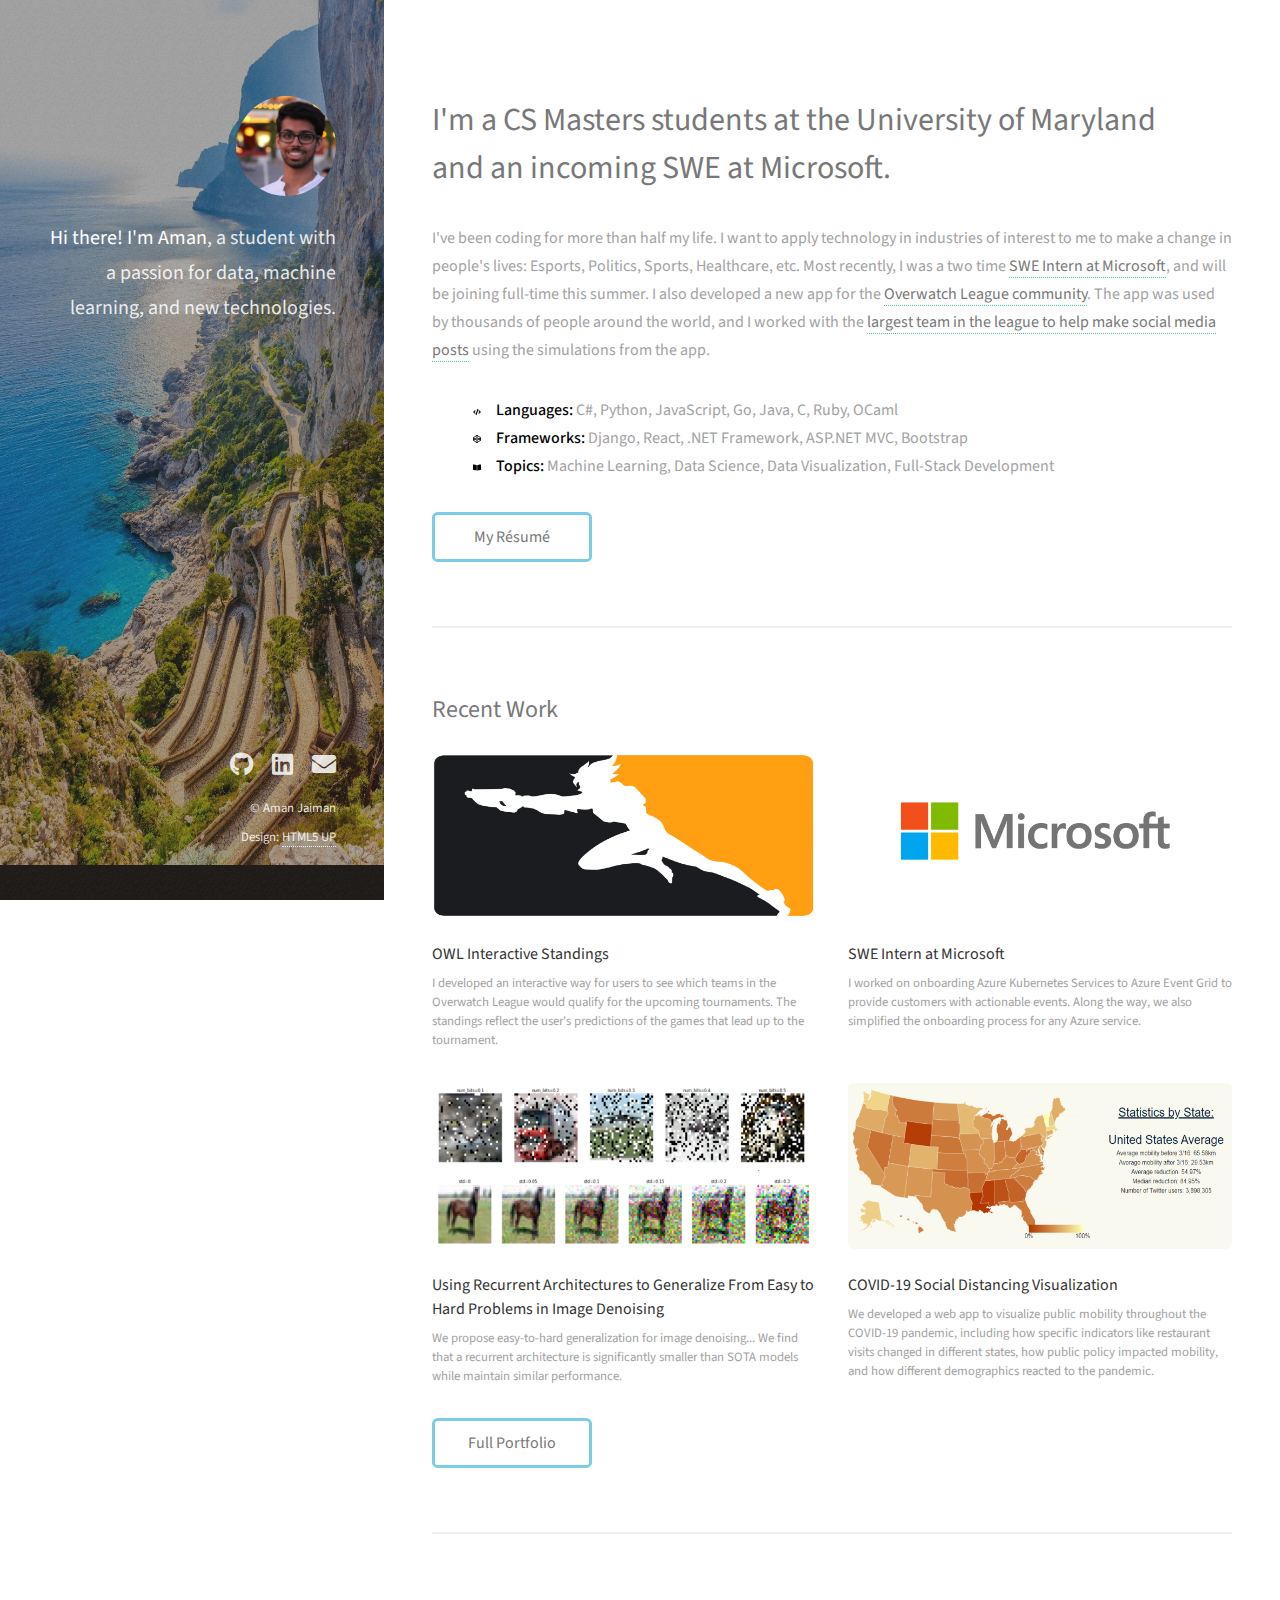
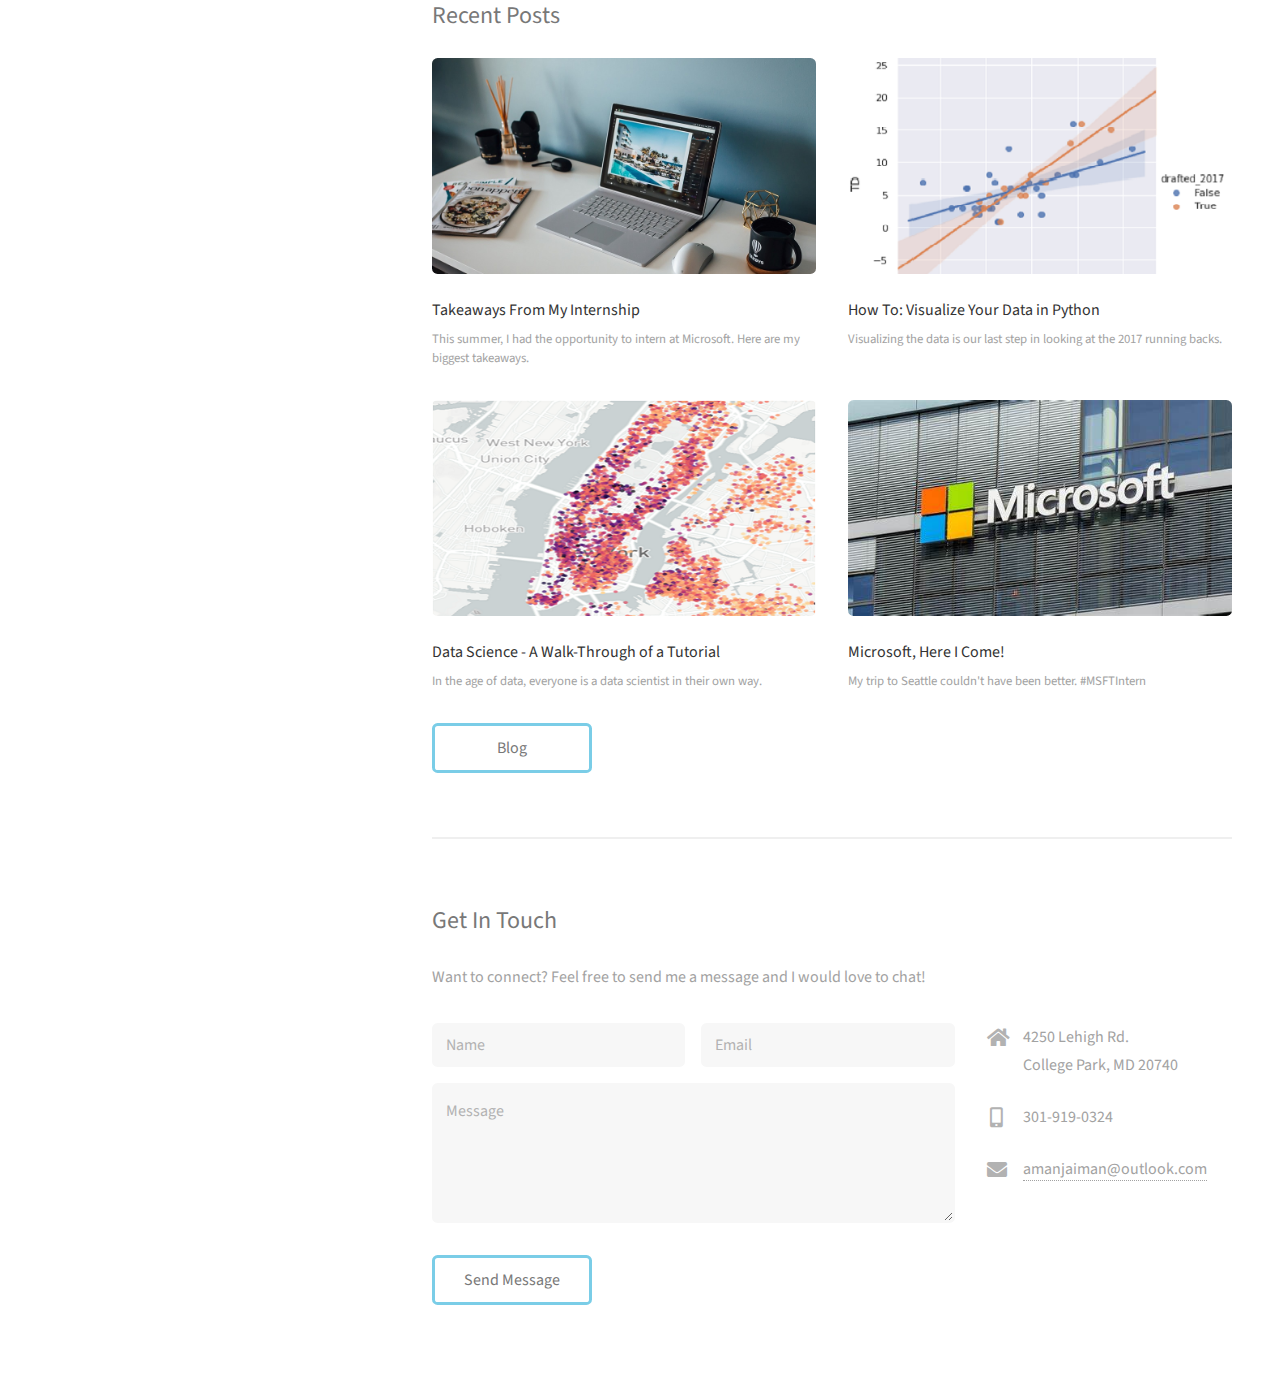
==== index.html @ f8b4fe9f "fall21 updates" ====
<!DOCTYPE HTML>
<!--
	Strata by HTML5 UP
	html5up.net | @ajlkn
	Free for personal and commercial use under the CCA 3.0 license (html5up.net/license)
-->
<html>
	<head>
		<title>Aman Jaiman</title>
		<meta charset="utf-8" />
		<meta name="viewport" content="width=device-width, initial-scale=1, user-scalable=no" />
		<link rel="stylesheet" href="assets/css/main.css" />
	</head>
	<body class="is-preload">

		<!-- Header -->
			<header id="header">
				<div class="inner">
					<a href="#" class="image avatar"><img src="images/avatar.jpg" alt="" /></a>
					<h1><strong>Hi there! I'm Aman</strong>, a student with a passion<br />
					for data, machine learning, and<br />
					new technologies<a href="#"></a>.</h1>
				</div>
			</header>

		<!-- Main -->
			<div id="main">

				<!-- One -->
					<section id="one">
						<header class="major">
							<h2>I'm a CS Masters students at the University of Maryland<br />
							and an incoming SWE at Microsoft.</h2>
						</header>
						<!--<p>I have been coding for 11 years and have always been interested in learning the latest (and flashiest) tech.
							In my free time, I'm always trying to develop new software or learn something new! </p>-->
						<p>I've been coding for more than half my life. I want to apply technology in industries of interest to me to make a change in people's lives:
							Esports, Politics, Sports, Healthcare, etc.
							Most recently, I was a two time <a href="https://www.linkedin.com/pulse/takeaways-from-my-internship-aman-jaiman/"><b>SWE Intern at Microsoft</b></a>, and will be joining full-time this summer.
							I also developed a new app for the <a href="https://www.owlstandings.com"><b>Overwatch League community</b></a>. The app was used by thousands of people around the world,
							and I worked with the <a href="https://twitter.com/SFShock/status/1413221820912705536"><b>largest team in the league to help make social media posts</b></a> using the simulations from the app.
						</p>
						<div id="skills">
							<ul>
								<li style="list-style-image:url('assets/icons/code-solid.svg');">
									<b style="font-weight: 500; color: black;">Languages:</b>
									C#, Python, JavaScript, Go, Java, C, Ruby, OCaml
								</li>
								<li style="list-style-image:url('assets/icons/codepen-brands.svg');">
									<b style="font-weight: 500; color: black;">Frameworks:</b>
									Django, React, .NET Framework, ASP.NET MVC, Bootstrap
								</li>
								<li style="list-style-image:url('assets/icons/book-open-solid.svg');">
									<b style="font-weight: 500; color: black;">Topics:</b>
									Machine Learning, Data Science, Data Visualization, Full-Stack Development
								</li>
							</ul>
						</div>
						<ul class="actions">
							<li><a href="assets\files\resume.pdf" target="_blank" class="button" download>My Résumé</a></li>
						</ul>
					</section>

				<!-- Two -->
					<section id="two">
						<h2>Recent Work</h2>
						<div class="row">
							<article class="col-6 col-12-xsmall work-item">
								<a href="https://www.owlstandings.com"><img class="image fit" src="images/thumbs/owl.png" alt="" /></a>
								<a href="https://www.owlstandings.com">
									<h3 class="hover">OWL Interactive Standings</h3>
								</a>
								<p>I developed an interactive way for users to see which teams in the Overwatch League would qualify for the upcoming tournaments. The standings reflect the user's predictions of the games that lead up to the tournament.</p>
							</article>
							<article class="col-6 col-12-xsmall work-item">
								<a href="assets\files\onboarding-aks-eg.pdf"><img class="image fit"
										src="images/thumbs/msft.png" alt="" /></a>
								<a href="assets\files\onboarding-aks-eg.pdf">
									<h3 class="hover">SWE Intern at Microsoft</h3>
								</a>
								<p>I worked on onboarding Azure Kubernetes Services to Azure Event Grid to provide customers with actionable events. Along the way, we also simplified the onboarding process for any Azure service.</p>
							</article>
							<article class="col-6 col-12-xsmall work-item">
								<a href="assets\files\easytohard.pdf"><img class="image fit"
										src="images/thumbs/easytohard.png" alt="" /></a>
								<a href="assets\files\easytohard.pdf">
									<h3 class="hover">Using Recurrent Architectures to Generalize From Easy to Hard Problems in
										Image Denoising</h3>
								</a>
								<p>We propose easy-to-hard generalization for image denoising... We find that a recurrent architecture is significantly smaller than SOTA models while maintain similar performance.</p>
							</article>
							<article class="col-6 col-12-xsmall work-item">
								<a href="https://paihengxu.github.io/covid19_social_distancing_visualization/index.html"><img class="image fit"
										src="images/thumbs/covid19.png" alt="" /></a>
								<a href="https://paihengxu.github.io/covid19_social_distancing_visualization/index.html">
									<h3 class="hover">COVID-19 Social Distancing Visualization</h3>
								</a>
								<p>We developed a web app to visualize public mobility throughout the COVID-19 pandemic, including how specific indicators like restaurant visits changed in different states, how public policy impacted mobility, and how different demographics reacted to the pandemic.</p>
							</article>
							<!--<article class="col-6 col-12-xsmall work-item">
								<a href="assets\files\gans.pdf"><img class="image fit"
										src="images/thumbs/ssbu_gan.PNG" alt="" /></a>
								<a href="assets\files\gans.pdf">
									<h3 class="hover">Generative Adversarial Networks and Their Applications</h3>
								</a>
								<p>We review the basic theory of generative adversarial networks (GANs), and then implement our own GAN on "standard" datasets, as well as on <a href="https://www.ssbwiki.com/Spirit">Smash Spirits</a>. (CMSC498L)</p>
							</article>
							<article class="col-6 col-12-xsmall work-item">
								<a href="https://amanjaiman.github.io/nyc-airbnb-data/"><img class="image fit" src="images/thumbs/airbnb_newyork.jpg" 			alt="" /></a>
								<a href="https://amanjaiman.github.io/nyc-airbnb-data/">
									<h3 class="hover">EDA of Airbnbs in New York City</h3></a>
								<p>We look at Airbnbs in NYC and try to see if we can predict price. The format of this project was a tutorial, to teach readers how to do EDA and some basic regression. (CMSC320)</p>
							</article>-->
							<!--<article class="col-6 col-12-xsmall work-item">
								<a href="https://github.com/amanjaiman/tweetsinspace"><img class="image fit" src="images/thumbs/tweet_map.png"
										alt="" /></a>
								<a href="https://github.com/amanjaiman/tweetsinspace">
									<h3 class="hover">tweetsin.space</h3>
								</a>
								<p>Twitter data is one of the most used data sources in data science. We track tweets about certain events, and display different visuals to analyze that data. (HackUMBC Project)</p>
							</article>-->
							<!--<article class="col-6 col-12-xsmall work-item">
								<a href="https://www.nuget.org/packages/EVERFI/"><img class="image fit" src="images/thumbs/everfi.png"
										alt="" /></a>
								<a href="https://www.nuget.org/packages/EVERFI/">
									<h3 class="hover">Foundry SDK for EVERFI</h3>
								</a>
								<p>At one of my Summer 2019 internships, I worked to develop a C# SDK to integrate <a href="https://everfi.com/">EVERFI's</a> API in the .NET Environment.</p>
							</article>
							<article class="col-6 col-12-xsmall work-item">
								<a href="https://github.com/amanjaiman/DocumentSearch"><img class="image fit" src="images/thumbs/ais.png"
										alt="" /></a>
								<a href="https://github.com/amanjaiman/DocumentSearch">
									<h3 class="hover">Applied Information Sciences</h3>
								</a>
								<p>During my Summer 2019 internship at <a href="https://appliedis.com/">AIS</a>, I built demos for government agencies displaying the power of ML and Microsoft Cognitive Services</p>
							</article>-->
						</div>
						<ul class="actions">
							<li><a href="https://www.github.com/amanjaiman" class="button">Full Portfolio</a></li>
						</ul>
					</section>

				<!-- Three -->
					<section id="three">
						<h2>Recent Posts</h2>
						<div class="row">
							<article class="col-6 col-12-xsmall work-item">
								<a href="https://www.linkedin.com/pulse/takeaways-from-my-internship-aman-jaiman/"><img
										class="image fit" src="images/thumbs/takeaways.jpg" alt="" /></a>
								<a href="https://www.linkedin.com/pulse/takeaways-from-my-internship-aman-jaiman/">
									<h3 class="hover">Takeaways From My Internship</h3>
								</a>
								<p>This summer, I had the opportunity to intern at Microsoft. Here are my biggest takeaways.</p>
							</article>
							<article class="col-6 col-12-xsmall work-item">
								<a href="https://medium.com/analytics-vidhya/how-to-visualize-your-data-in-python-a1dc46ad1f8d"><img
										class="image fit" src="images/thumbs/visualizing.PNG" alt="" /></a>
								<a href="https://medium.com/analytics-vidhya/how-to-visualize-your-data-in-python-a1dc46ad1f8d">
									<h3 class="hover">How To: Visualize Your Data in Python</h3>
								</a>
								<p>Visualizing the data is our last step in looking at the 2017 running backs.</p>
							</article>
							<!--<article class="col-6 col-12-xsmall work-item">
								<a href="https://medium.com/analytics-vidhya/how-to-manipulate-dataframes-in-pandas-31375623d859"><img
										class="image fit" src="images/thumbs/rbdf.PNG" alt="" /></a>
								<a href="https://medium.com/analytics-vidhya/how-to-manipulate-dataframes-in-pandas-31375623d859">
									<h3 class="hover">How To: Manipulate DataFrames in Pandas</h3>
								</a>
								<p>Were the 2017 running backs really that good? First, we have to clean up our data!</p>
							</article>-->
							<!--<article class="col-6 col-12-xsmall work-item">
								<a href="https://medium.com/analytics-vidhya/how-to-querying-the-internet-for-data-part-1-5385f3961b52"><img
										class="image fit" src="images/thumbs/rbdf.PNG" alt="" /></a>
								<a href="https://medium.com/analytics-vidhya/how-to-querying-the-internet-for-data-part-1-5385f3961b52">
									<h3 class="hover">How To: Scrape the Internet for Data using Python</h3>
								</a>
								<p>Let's learn how to scrape the web by looking at the 2017 NFL Draft.</p>
							</article>-->
							<article class="col-6 col-12-xsmall work-item">
								<a href="https://medium.com/@amanjaiman/data-science-a-walk-through-of-a-tutorial-b8eb31fd407c"><img class="image fit"
										src="images/thumbs/manhattan.PNG" alt="" /></a>
								<a href="https://medium.com/@amanjaiman/data-science-a-walk-through-of-a-tutorial-b8eb31fd407c">
									<h3 class="hover">Data Science - A Walk-Through of a Tutorial</h3>
								</a>
								<p>In the age of data, everyone is a data scientist in their own way.</p>
							</article>
							<article class="col-6 col-12-xsmall work-item">
								<a href="https://medium.com/@amanjaiman/a-trip-to-seattle-i-will-never-forget-93a2580a7fee"><img class="image fit" src="images/thumbs/msft.jpg"
										alt="" /></a>
								<a href="https://medium.com/@amanjaiman/a-trip-to-seattle-i-will-never-forget-93a2580a7fee">
									<h3 class="hover">Microsoft, Here I Come!</h3>
								</a>
								<p>My trip to Seattle couldn't have been better. #MSFTIntern</p>
							</article>
						</div>
						<ul class="actions">
							<li><a href="https://medium.com/@amanjaiman" class="button">Blog</a></li>
						</ul>
					</section>

				<!-- Four -->
					<section id="four">
						<h2>Get In Touch</h2>
						<p>Want to connect? Feel free to send me a message and I would love to chat!</p>
						<div class="row">
							<div class="col-8 col-12-small">
								<form method="post" action="#">
									<div class="row gtr-uniform gtr-50">
										<div class="col-6 col-12-xsmall"><input type="text" name="name" id="name" placeholder="Name" /></div>
										<div class="col-6 col-12-xsmall"><input type="email" name="email" id="email" placeholder="Email" /></div>
										<div class="col-12"><textarea name="message" id="message" placeholder="Message" rows="4"></textarea></div>
									</div>
								</form>
								<ul class="actions">
									<li><input type="submit" value="Send Message" /></li>
								</ul>
							</div>
							<div class="col-4 col-12-small">
								<ul class="labeled-icons">
									<li>
										<h3 class="icon solid fa-home"><span class="label">Address</span></h3>
										4250 Lehigh Rd.<br />
										College Park, MD 20740<br />
									</li>
									<li>
										<h3 class="icon solid fa-mobile-alt"><span class="label">Phone</span></h3>
										301-919-0324
									</li>
									<li>
										<h3 class="icon solid fa-envelope"><span class="label">Email</span></h3>
										<a href="#">amanjaiman@outlook.com</a>
									</li>
								</ul>
							</div>
						</div>
					</section>

			</div>

		<!-- Footer -->
			<footer id="footer">
				<div class="inner">
					<ul class="icons">
						<!--<li><a href="https://twitter.com/amanjaiman" class="icon brands fa-twitter"><span class="label">Twitter</span></a></li>-->
						<li><a href="https://github.com/amanjaiman" class="icon brands fa-github"><span class="label">Github</span></a></li>
						<li><a href="https://linkedin.com/in/amanjaiman/" class="icon brands fa-linkedin"><span class="label">LinkedIn</span></a></li>
						<li><a href="mailto:amanjaiman@outlook.com" class="icon solid fa-envelope"><span class="label">Email</span></a></li>
					</ul>
					<ul class="copyright">
						<li>&copy; Aman Jaiman</li><li>Design: <a href="http://html5up.net">HTML5 UP</a></li>
					</ul>
				</div>
			</footer>

		<!-- Scripts -->
			<script src="assets/js/jquery.min.js"></script>
			<script src="assets/js/jquery.poptrox.min.js"></script>
			<script src="assets/js/browser.min.js"></script>
			<script src="assets/js/breakpoints.min.js"></script>
			<script src="assets/js/util.js"></script>
			<script src="assets/js/main.js"></script>

	</body>
</html>
---- assets/css/main.css ----
@import url("fontawesome-all.min.css");
@import url("https://fonts.googleapis.com/css?family=Source+Sans+Pro:400,400italic");

/*
	Strata by HTML5 UP
	html5up.net | @ajlkn
	Free for personal and commercial use under the CCA 3.0 license (html5up.net/license)
*/

div#skills {
	margin: 0 auto;
	width: 90%;
}

/*
ul#skills li:nth-child(1) {list-style-image:url('assets/icons/code-solid.svg');}
ul#skills li:nth-child(2) {list-style-image:url('images/avatar.jpg');}
ul#skills li:nth-child(3) {list-style-image:url('image1.png');}
*/

h3.hover {
	color: #333333;
}
h3.hover:hover {
	color: #787878;
}

html, body, div, span, applet, object,
iframe, h1, h2, h3, h4, h5, h6, p, blockquote,
pre, a, abbr, acronym, address, big, cite,
code, del, dfn, em, img, ins, kbd, q, s, samp,
small, strike, strong, sub, sup, tt, var, b,
u, i, center, dl, dt, dd, ol, ul, li, fieldset,
form, label, legend, table, caption, tbody,
tfoot, thead, tr, th, td, article, aside,
canvas, details, embed, figure, figcaption,
footer, header, hgroup, menu, nav, output, ruby,
section, summary, time, mark, audio, video {
	margin: 0;
	padding: 0;
	border: 0;
	font-size: 100%;
	font: inherit;
	vertical-align: baseline;}

article, aside, details, figcaption, figure,
footer, header, hgroup, menu, nav, section {
	display: block;}

body {
	line-height: 1;
}

ol, ul {
	list-style: none;
}

blockquote, q {
	quotes: none;
}

	blockquote:before, blockquote:after, q:before, q:after {
		content: '';
		content: none;
	}

table {
	border-collapse: collapse;
	border-spacing: 0;
}

body {
	-webkit-text-size-adjust: none;
}

mark {
	background-color: transparent;
	color: inherit;
}

input::-moz-focus-inner {
	border: 0;
	padding: 0;
}

input, select, textarea {
	-moz-appearance: none;
	-webkit-appearance: none;
	-ms-appearance: none;
	appearance: none;
}

/* Basic */

	html {
		box-sizing: border-box;
	}

	*, *:before, *:after {
		box-sizing: inherit;
	}

	body {
		background: #fff;
	}

		body.is-preload *, body.is-preload *:before, body.is-preload *:after {
			-moz-animation: none !important;
			-webkit-animation: none !important;
			-ms-animation: none !important;
			animation: none !important;
			-moz-transition: none !important;
			-webkit-transition: none !important;
			-ms-transition: none !important;
			transition: none !important;
		}

	body, input, select, textarea {
		color: #a2a2a2;
		font-family: "Source Sans Pro", Helvetica, sans-serif;
		font-size: 16pt;
		font-weight: 400;
		line-height: 1.75em;
	}

	a {
		-moz-transition: color 0.2s ease-in-out, border-color 0.2s ease-in-out;
		-webkit-transition: color 0.2s ease-in-out, border-color 0.2s ease-in-out;
		-ms-transition: color 0.2s ease-in-out, border-color 0.2s ease-in-out;
		transition: color 0.2s ease-in-out, border-color 0.2s ease-in-out;
		border-bottom: dotted 1px;
		color: #49bf9d;
		text-decoration: none;
	}

		a:hover {
			border-bottom-color: transparent;
			color: #49bf9d !important;
			text-decoration: none;
		}

	strong, b {
		color: #787878;
		font-weight: 400;
	}

	em, i {
		font-style: italic;
	}

	p {
		margin: 0 0 2em 0;
	}

	h1, h2, h3, h4, h5, h6 {
		color: #787878;
		font-weight: 400;
		line-height: 1em;
		margin: 0 0 1em 0;
	}

		h1 a, h2 a, h3 a, h4 a, h5 a, h6 a {
			color: inherit;
			text-decoration: none;
		}

	h1 {
		font-size: 2em;
		line-height: 1.5em;
	}

	h2 {
		font-size: 1.5em;
		line-height: 1.5em;
	}

	h3 {
		font-size: 1.25em;
		line-height: 1.5em;
	}

	h4 {
		font-size: 1.1em;
		line-height: 1.5em;
	}

	h5 {
		font-size: 0.9em;
		line-height: 1.5em;
	}

	h6 {
		font-size: 0.7em;
		line-height: 1.5em;
	}

	sub {
		font-size: 0.8em;
		position: relative;
		top: 0.5em;
	}

	sup {
		font-size: 0.8em;
		position: relative;
		top: -0.5em;
	}

	hr {
		border: 0;
		border-bottom: solid 2px #efefef;
		margin: 2em 0;
	}

		hr.major {
			margin: 3em 0;
		}

	blockquote {
		border-left: solid 6px #efefef;
		font-style: italic;
		margin: 0 0 2em 0;
		padding: 0.5em 0 0.5em 1.5em;
	}

	code {
		background: #f7f7f7;
		border-radius: 0.35em;
		border: solid 2px #efefef;
		font-family: "Courier New", monospace;
		font-size: 0.9em;
		margin: 0 0.25em;
		padding: 0.25em 0.65em;
	}

	pre {
		-webkit-overflow-scrolling: touch;
		font-family: "Courier New", monospace;
		font-size: 0.9em;
		margin: 0 0 2em 0;
	}

		pre code {
			display: block;
			line-height: 1.75em;
			padding: 1em 1.5em;
			overflow-x: auto;
		}

	.align-left {
		text-align: left;
	}

	.align-center {
		text-align: center;
	}

	.align-right {
		text-align: right;
	}

/* Container */

	.container {
		margin: 0 auto;
		max-width: calc(100% - 4em);
		width: 100%;
	}

		.container.xsmall {
			width: 25%;
		}

		.container.small {
			width: 50%;
		}

		.container.medium {
			width: 75%;
		}

		.container.large {
			width: 125%;
		}

		.container.xlarge {
			width: 150%;
		}

		.container.max {
			width: 100%;
		}

		@media screen and (max-width: 980px) {

			.container {
				width: 100% !important;
				max-width: 100% !important;
			}

		}

		@media screen and (max-width: 480px) {

			.container {
				max-width: calc(100% - 3em);
			}

		}

/* Row */

	.row {
		display: flex;
		flex-wrap: wrap;
		box-sizing: border-box;
		align-items: stretch;
	}

		.row > * {
			box-sizing: border-box;
		}

		.row.gtr-uniform > * > :last-child {
			margin-bottom: 0;
		}

		.row.aln-left {
			justify-content: flex-start;
		}

		.row.aln-center {
			justify-content: center;
		}

		.row.aln-right {
			justify-content: flex-end;
		}

		.row.aln-top {
			align-items: flex-start;
		}

		.row.aln-middle {
			align-items: center;
		}

		.row.aln-bottom {
			align-items: flex-end;
		}

		.row > .imp {
			order: -1;
		}

		.row > .col-1 {
			width: 8.33333%;
		}

		.row > .off-1 {
			margin-left: 8.33333%;
		}

		.row > .col-2 {
			width: 16.66667%;
		}

		.row > .off-2 {
			margin-left: 16.66667%;
		}

		.row > .col-3 {
			width: 25%;
		}

		.row > .off-3 {
			margin-left: 25%;
		}

		.row > .col-4 {
			width: 33.33333%;
		}

		.row > .off-4 {
			margin-left: 33.33333%;
		}

		.row > .col-5 {
			width: 41.66667%;
		}

		.row > .off-5 {
			margin-left: 41.66667%;
		}

		.row > .col-6 {
			width: 50%;
		}

		.row > .off-6 {
			margin-left: 50%;
		}

		.row > .col-7 {
			width: 58.33333%;
		}

		.row > .off-7 {
			margin-left: 58.33333%;
		}

		.row > .col-8 {
			width: 66.66667%;
		}

		.row > .off-8 {
			margin-left: 66.66667%;
		}

		.row > .col-9 {
			width: 75%;
		}

		.row > .off-9 {
			margin-left: 75%;
		}

		.row > .col-10 {
			width: 83.33333%;
		}

		.row > .off-10 {
			margin-left: 83.33333%;
		}

		.row > .col-11 {
			width: 91.66667%;
		}

		.row > .off-11 {
			margin-left: 91.66667%;
		}

		.row > .col-12 {
			width: 100%;
		}

		.row > .off-12 {
			margin-left: 100%;
		}

		.row.gtr-0 {
			margin-top: 0;
			margin-left: 0em;
		}

			.row.gtr-0 > * {
				padding: 0 0 0 0em;
			}

			.row.gtr-0.gtr-uniform {
				margin-top: 0em;
			}

				.row.gtr-0.gtr-uniform > * {
					padding-top: 0em;
				}

		.row.gtr-25 {
			margin-top: 0;
			margin-left: -0.625em;
		}

			.row.gtr-25 > * {
				padding: 0 0 0 0.625em;
			}

			.row.gtr-25.gtr-uniform {
				margin-top: -0.625em;
			}

				.row.gtr-25.gtr-uniform > * {
					padding-top: 0.625em;
				}

		.row.gtr-50 {
			margin-top: 0;
			margin-left: -1.25em;
		}

			.row.gtr-50 > * {
				padding: 0 0 0 1.25em;
			}

			.row.gtr-50.gtr-uniform {
				margin-top: -1.25em;
			}

				.row.gtr-50.gtr-uniform > * {
					padding-top: 1.25em;
				}

		.row {
			margin-top: 0;
			margin-left: -2.5em;
		}

			.row > * {
				padding: 0 0 0 2.5em;
			}

			.row.gtr-uniform {
				margin-top: -2.5em;
			}

				.row.gtr-uniform > * {
					padding-top: 2.5em;
				}

		.row.gtr-150 {
			margin-top: 0;
			margin-left: -3.75em;
		}

			.row.gtr-150 > * {
				padding: 0 0 0 3.75em;
			}

			.row.gtr-150.gtr-uniform {
				margin-top: -3.75em;
			}

				.row.gtr-150.gtr-uniform > * {
					padding-top: 3.75em;
				}

		.row.gtr-200 {
			margin-top: 0;
			margin-left: -5em;
		}

			.row.gtr-200 > * {
				padding: 0 0 0 5em;
			}

			.row.gtr-200.gtr-uniform {
				margin-top: -5em;
			}

				.row.gtr-200.gtr-uniform > * {
					padding-top: 5em;
				}

		@media screen and (max-width: 1800px) {

			.row {
				display: flex;
				flex-wrap: wrap;
				box-sizing: border-box;
				align-items: stretch;
			}

				.row > * {
					box-sizing: border-box;
				}

				.row.gtr-uniform > * > :last-child {
					margin-bottom: 0;
				}

				.row.aln-left {
					justify-content: flex-start;
				}

				.row.aln-center {
					justify-content: center;
				}

				.row.aln-right {
					justify-content: flex-end;
				}

				.row.aln-top {
					align-items: flex-start;
				}

				.row.aln-middle {
					align-items: center;
				}

				.row.aln-bottom {
					align-items: flex-end;
				}

				.row > .imp-xlarge {
					order: -1;
				}

				.row > .col-1-xlarge {
					width: 8.33333%;
				}

				.row > .off-1-xlarge {
					margin-left: 8.33333%;
				}

				.row > .col-2-xlarge {
					width: 16.66667%;
				}

				.row > .off-2-xlarge {
					margin-left: 16.66667%;
				}

				.row > .col-3-xlarge {
					width: 25%;
				}

				.row > .off-3-xlarge {
					margin-left: 25%;
				}

				.row > .col-4-xlarge {
					width: 33.33333%;
				}

				.row > .off-4-xlarge {
					margin-left: 33.33333%;
				}

				.row > .col-5-xlarge {
					width: 41.66667%;
				}

				.row > .off-5-xlarge {
					margin-left: 41.66667%;
				}

				.row > .col-6-xlarge {
					width: 50%;
				}

				.row > .off-6-xlarge {
					margin-left: 50%;
				}

				.row > .col-7-xlarge {
					width: 58.33333%;
				}

				.row > .off-7-xlarge {
					margin-left: 58.33333%;
				}

				.row > .col-8-xlarge {
					width: 66.66667%;
				}

				.row > .off-8-xlarge {
					margin-left: 66.66667%;
				}

				.row > .col-9-xlarge {
					width: 75%;
				}

				.row > .off-9-xlarge {
					margin-left: 75%;
				}

				.row > .col-10-xlarge {
					width: 83.33333%;
				}

				.row > .off-10-xlarge {
					margin-left: 83.33333%;
				}

				.row > .col-11-xlarge {
					width: 91.66667%;
				}

				.row > .off-11-xlarge {
					margin-left: 91.66667%;
				}

				.row > .col-12-xlarge {
					width: 100%;
				}

				.row > .off-12-xlarge {
					margin-left: 100%;
				}

				.row.gtr-0 {
					margin-top: 0;
					margin-left: 0em;
				}

					.row.gtr-0 > * {
						padding: 0 0 0 0em;
					}

					.row.gtr-0.gtr-uniform {
						margin-top: 0em;
					}

						.row.gtr-0.gtr-uniform > * {
							padding-top: 0em;
						}

				.row.gtr-25 {
					margin-top: 0;
					margin-left: -0.625em;
				}

					.row.gtr-25 > * {
						padding: 0 0 0 0.625em;
					}

					.row.gtr-25.gtr-uniform {
						margin-top: -0.625em;
					}

						.row.gtr-25.gtr-uniform > * {
							padding-top: 0.625em;
						}

				.row.gtr-50 {
					margin-top: 0;
					margin-left: -1.25em;
				}

					.row.gtr-50 > * {
						padding: 0 0 0 1.25em;
					}

					.row.gtr-50.gtr-uniform {
						margin-top: -1.25em;
					}

						.row.gtr-50.gtr-uniform > * {
							padding-top: 1.25em;
						}

				.row {
					margin-top: 0;
					margin-left: -2.5em;
				}

					.row > * {
						padding: 0 0 0 2.5em;
					}

					.row.gtr-uniform {
						margin-top: -2.5em;
					}

						.row.gtr-uniform > * {
							padding-top: 2.5em;
						}

				.row.gtr-150 {
					margin-top: 0;
					margin-left: -3.75em;
				}

					.row.gtr-150 > * {
						padding: 0 0 0 3.75em;
					}

					.row.gtr-150.gtr-uniform {
						margin-top: -3.75em;
					}

						.row.gtr-150.gtr-uniform > * {
							padding-top: 3.75em;
						}

				.row.gtr-200 {
					margin-top: 0;
					margin-left: -5em;
				}

					.row.gtr-200 > * {
						padding: 0 0 0 5em;
					}

					.row.gtr-200.gtr-uniform {
						margin-top: -5em;
					}

						.row.gtr-200.gtr-uniform > * {
							padding-top: 5em;
						}

		}

		@media screen and (max-width: 1280px) {

			.row {
				display: flex;
				flex-wrap: wrap;
				box-sizing: border-box;
				align-items: stretch;
			}

				.row > * {
					box-sizing: border-box;
				}

				.row.gtr-uniform > * > :last-child {
					margin-bottom: 0;
				}

				.row.aln-left {
					justify-content: flex-start;
				}

				.row.aln-center {
					justify-content: center;
				}

				.row.aln-right {
					justify-content: flex-end;
				}

				.row.aln-top {
					align-items: flex-start;
				}

				.row.aln-middle {
					align-items: center;
				}

				.row.aln-bottom {
					align-items: flex-end;
				}

				.row > .imp-large {
					order: -1;
				}

				.row > .col-1-large {
					width: 8.33333%;
				}

				.row > .off-1-large {
					margin-left: 8.33333%;
				}

				.row > .col-2-large {
					width: 16.66667%;
				}

				.row > .off-2-large {
					margin-left: 16.66667%;
				}

				.row > .col-3-large {
					width: 25%;
				}

				.row > .off-3-large {
					margin-left: 25%;
				}

				.row > .col-4-large {
					width: 33.33333%;
				}

				.row > .off-4-large {
					margin-left: 33.33333%;
				}

				.row > .col-5-large {
					width: 41.66667%;
				}

				.row > .off-5-large {
					margin-left: 41.66667%;
				}

				.row > .col-6-large {
					width: 50%;
				}

				.row > .off-6-large {
					margin-left: 50%;
				}

				.row > .col-7-large {
					width: 58.33333%;
				}

				.row > .off-7-large {
					margin-left: 58.33333%;
				}

				.row > .col-8-large {
					width: 66.66667%;
				}

				.row > .off-8-large {
					margin-left: 66.66667%;
				}

				.row > .col-9-large {
					width: 75%;
				}

				.row > .off-9-large {
					margin-left: 75%;
				}

				.row > .col-10-large {
					width: 83.33333%;
				}

				.row > .off-10-large {
					margin-left: 83.33333%;
				}

				.row > .col-11-large {
					width: 91.66667%;
				}

				.row > .off-11-large {
					margin-left: 91.66667%;
				}

				.row > .col-12-large {
					width: 100%;
				}

				.row > .off-12-large {
					margin-left: 100%;
				}

				.row.gtr-0 {
					margin-top: 0;
					margin-left: 0em;
				}

					.row.gtr-0 > * {
						padding: 0 0 0 0em;
					}

					.row.gtr-0.gtr-uniform {
						margin-top: 0em;
					}

						.row.gtr-0.gtr-uniform > * {
							padding-top: 0em;
						}

				.row.gtr-25 {
					margin-top: 0;
					margin-left: -0.5em;
				}

					.row.gtr-25 > * {
						padding: 0 0 0 0.5em;
					}

					.row.gtr-25.gtr-uniform {
						margin-top: -0.5em;
					}

						.row.gtr-25.gtr-uniform > * {
							padding-top: 0.5em;
						}

				.row.gtr-50 {
					margin-top: 0;
					margin-left: -1em;
				}

					.row.gtr-50 > * {
						padding: 0 0 0 1em;
					}

					.row.gtr-50.gtr-uniform {
						margin-top: -1em;
					}

						.row.gtr-50.gtr-uniform > * {
							padding-top: 1em;
						}

				.row {
					margin-top: 0;
					margin-left: -2em;
				}

					.row > * {
						padding: 0 0 0 2em;
					}

					.row.gtr-uniform {
						margin-top: -2em;
					}

						.row.gtr-uniform > * {
							padding-top: 2em;
						}

				.row.gtr-150 {
					margin-top: 0;
					margin-left: -3em;
				}

					.row.gtr-150 > * {
						padding: 0 0 0 3em;
					}

					.row.gtr-150.gtr-uniform {
						margin-top: -3em;
					}

						.row.gtr-150.gtr-uniform > * {
							padding-top: 3em;
						}

				.row.gtr-200 {
					margin-top: 0;
					margin-left: -4em;
				}

					.row.gtr-200 > * {
						padding: 0 0 0 4em;
					}

					.row.gtr-200.gtr-uniform {
						margin-top: -4em;
					}

						.row.gtr-200.gtr-uniform > * {
							padding-top: 4em;
						}

		}

		@media screen and (max-width: 980px) {

			.row {
				display: flex;
				flex-wrap: wrap;
				box-sizing: border-box;
				align-items: stretch;
			}

				.row > * {
					box-sizing: border-box;
				}

				.row.gtr-uniform > * > :last-child {
					margin-bottom: 0;
				}

				.row.aln-left {
					justify-content: flex-start;
				}

				.row.aln-center {
					justify-content: center;
				}

				.row.aln-right {
					justify-content: flex-end;
				}

				.row.aln-top {
					align-items: flex-start;
				}

				.row.aln-middle {
					align-items: center;
				}

				.row.aln-bottom {
					align-items: flex-end;
				}

				.row > .imp-medium {
					order: -1;
				}

				.row > .col-1-medium {
					width: 8.33333%;
				}

				.row > .off-1-medium {
					margin-left: 8.33333%;
				}

				.row > .col-2-medium {
					width: 16.66667%;
				}

				.row > .off-2-medium {
					margin-left: 16.66667%;
				}

				.row > .col-3-medium {
					width: 25%;
				}

				.row > .off-3-medium {
					margin-left: 25%;
				}

				.row > .col-4-medium {
					width: 33.33333%;
				}

				.row > .off-4-medium {
					margin-left: 33.33333%;
				}

				.row > .col-5-medium {
					width: 41.66667%;
				}

				.row > .off-5-medium {
					margin-left: 41.66667%;
				}

				.row > .col-6-medium {
					width: 50%;
				}

				.row > .off-6-medium {
					margin-left: 50%;
				}

				.row > .col-7-medium {
					width: 58.33333%;
				}

				.row > .off-7-medium {
					margin-left: 58.33333%;
				}

				.row > .col-8-medium {
					width: 66.66667%;
				}

				.row > .off-8-medium {
					margin-left: 66.66667%;
				}

				.row > .col-9-medium {
					width: 75%;
				}

				.row > .off-9-medium {
					margin-left: 75%;
				}

				.row > .col-10-medium {
					width: 83.33333%;
				}

				.row > .off-10-medium {
					margin-left: 83.33333%;
				}

				.row > .col-11-medium {
					width: 91.66667%;
				}

				.row > .off-11-medium {
					margin-left: 91.66667%;
				}

				.row > .col-12-medium {
					width: 100%;
				}

				.row > .off-12-medium {
					margin-left: 100%;
				}

				.row.gtr-0 {
					margin-top: 0;
					margin-left: 0em;
				}

					.row.gtr-0 > * {
						padding: 0 0 0 0em;
					}

					.row.gtr-0.gtr-uniform {
						margin-top: 0em;
					}

						.row.gtr-0.gtr-uniform > * {
							padding-top: 0em;
						}

				.row.gtr-25 {
					margin-top: 0;
					margin-left: -0.5em;
				}

					.row.gtr-25 > * {
						padding: 0 0 0 0.5em;
					}

					.row.gtr-25.gtr-uniform {
						margin-top: -0.5em;
					}

						.row.gtr-25.gtr-uniform > * {
							padding-top: 0.5em;
						}

				.row.gtr-50 {
					margin-top: 0;
					margin-left: -1em;
				}

					.row.gtr-50 > * {
						padding: 0 0 0 1em;
					}

					.row.gtr-50.gtr-uniform {
						margin-top: -1em;
					}

						.row.gtr-50.gtr-uniform > * {
							padding-top: 1em;
						}

				.row {
					margin-top: 0;
					margin-left: -2em;
				}

					.row > * {
						padding: 0 0 0 2em;
					}

					.row.gtr-uniform {
						margin-top: -2em;
					}

						.row.gtr-uniform > * {
							padding-top: 2em;
						}

				.row.gtr-150 {
					margin-top: 0;
					margin-left: -3em;
				}

					.row.gtr-150 > * {
						padding: 0 0 0 3em;
					}

					.row.gtr-150.gtr-uniform {
						margin-top: -3em;
					}

						.row.gtr-150.gtr-uniform > * {
							padding-top: 3em;
						}

				.row.gtr-200 {
					margin-top: 0;
					margin-left: -4em;
				}

					.row.gtr-200 > * {
						padding: 0 0 0 4em;
					}

					.row.gtr-200.gtr-uniform {
						margin-top: -4em;
					}

						.row.gtr-200.gtr-uniform > * {
							padding-top: 4em;
						}

		}

		@media screen and (max-width: 736px) {

			.row {
				display: flex;
				flex-wrap: wrap;
				box-sizing: border-box;
				align-items: stretch;
			}

				.row > * {
					box-sizing: border-box;
				}

				.row.gtr-uniform > * > :last-child {
					margin-bottom: 0;
				}

				.row.aln-left {
					justify-content: flex-start;
				}

				.row.aln-center {
					justify-content: center;
				}

				.row.aln-right {
					justify-content: flex-end;
				}

				.row.aln-top {
					align-items: flex-start;
				}

				.row.aln-middle {
					align-items: center;
				}

				.row.aln-bottom {
					align-items: flex-end;
				}

				.row > .imp-small {
					order: -1;
				}

				.row > .col-1-small {
					width: 8.33333%;
				}

				.row > .off-1-small {
					margin-left: 8.33333%;
				}

				.row > .col-2-small {
					width: 16.66667%;
				}

				.row > .off-2-small {
					margin-left: 16.66667%;
				}

				.row > .col-3-small {
					width: 25%;
				}

				.row > .off-3-small {
					margin-left: 25%;
				}

				.row > .col-4-small {
					width: 33.33333%;
				}

				.row > .off-4-small {
					margin-left: 33.33333%;
				}

				.row > .col-5-small {
					width: 41.66667%;
				}

				.row > .off-5-small {
					margin-left: 41.66667%;
				}

				.row > .col-6-small {
					width: 50%;
				}

				.row > .off-6-small {
					margin-left: 50%;
				}

				.row > .col-7-small {
					width: 58.33333%;
				}

				.row > .off-7-small {
					margin-left: 58.33333%;
				}

				.row > .col-8-small {
					width: 66.66667%;
				}

				.row > .off-8-small {
					margin-left: 66.66667%;
				}

				.row > .col-9-small {
					width: 75%;
				}

				.row > .off-9-small {
					margin-left: 75%;
				}

				.row > .col-10-small {
					width: 83.33333%;
				}

				.row > .off-10-small {
					margin-left: 83.33333%;
				}

				.row > .col-11-small {
					width: 91.66667%;
				}

				.row > .off-11-small {
					margin-left: 91.66667%;
				}

				.row > .col-12-small {
					width: 100%;
				}

				.row > .off-12-small {
					margin-left: 100%;
				}

				.row.gtr-0 {
					margin-top: 0;
					margin-left: 0em;
				}

					.row.gtr-0 > * {
						padding: 0 0 0 0em;
					}

					.row.gtr-0.gtr-uniform {
						margin-top: 0em;
					}

						.row.gtr-0.gtr-uniform > * {
							padding-top: 0em;
						}

				.row.gtr-25 {
					margin-top: 0;
					margin-left: -0.375em;
				}

					.row.gtr-25 > * {
						padding: 0 0 0 0.375em;
					}

					.row.gtr-25.gtr-uniform {
						margin-top: -0.375em;
					}

						.row.gtr-25.gtr-uniform > * {
							padding-top: 0.375em;
						}

				.row.gtr-50 {
					margin-top: 0;
					margin-left: -0.75em;
				}

					.row.gtr-50 > * {
						padding: 0 0 0 0.75em;
					}

					.row.gtr-50.gtr-uniform {
						margin-top: -0.75em;
					}

						.row.gtr-50.gtr-uniform > * {
							padding-top: 0.75em;
						}

				.row {
					margin-top: 0;
					margin-left: -1.5em;
				}

					.row > * {
						padding: 0 0 0 1.5em;
					}

					.row.gtr-uniform {
						margin-top: -1.5em;
					}

						.row.gtr-uniform > * {
							padding-top: 1.5em;
						}

				.row.gtr-150 {
					margin-top: 0;
					margin-left: -2.25em;
				}

					.row.gtr-150 > * {
						padding: 0 0 0 2.25em;
					}

					.row.gtr-150.gtr-uniform {
						margin-top: -2.25em;
					}

						.row.gtr-150.gtr-uniform > * {
							padding-top: 2.25em;
						}

				.row.gtr-200 {
					margin-top: 0;
					margin-left: -3em;
				}

					.row.gtr-200 > * {
						padding: 0 0 0 3em;
					}

					.row.gtr-200.gtr-uniform {
						margin-top: -3em;
					}

						.row.gtr-200.gtr-uniform > * {
							padding-top: 3em;
						}

		}

		@media screen and (max-width: 480px) {

			.row {
				display: flex;
				flex-wrap: wrap;
				box-sizing: border-box;
				align-items: stretch;
			}

				.row > * {
					box-sizing: border-box;
				}

				.row.gtr-uniform > * > :last-child {
					margin-bottom: 0;
				}

				.row.aln-left {
					justify-content: flex-start;
				}

				.row.aln-center {
					justify-content: center;
				}

				.row.aln-right {
					justify-content: flex-end;
				}

				.row.aln-top {
					align-items: flex-start;
				}

				.row.aln-middle {
					align-items: center;
				}

				.row.aln-bottom {
					align-items: flex-end;
				}

				.row > .imp-xsmall {
					order: -1;
				}

				.row > .col-1-xsmall {
					width: 8.33333%;
				}

				.row > .off-1-xsmall {
					margin-left: 8.33333%;
				}

				.row > .col-2-xsmall {
					width: 16.66667%;
				}

				.row > .off-2-xsmall {
					margin-left: 16.66667%;
				}

				.row > .col-3-xsmall {
					width: 25%;
				}

				.row > .off-3-xsmall {
					margin-left: 25%;
				}

				.row > .col-4-xsmall {
					width: 33.33333%;
				}

				.row > .off-4-xsmall {
					margin-left: 33.33333%;
				}

				.row > .col-5-xsmall {
					width: 41.66667%;
				}

				.row > .off-5-xsmall {
					margin-left: 41.66667%;
				}

				.row > .col-6-xsmall {
					width: 50%;
				}

				.row > .off-6-xsmall {
					margin-left: 50%;
				}

				.row > .col-7-xsmall {
					width: 58.33333%;
				}

				.row > .off-7-xsmall {
					margin-left: 58.33333%;
				}

				.row > .col-8-xsmall {
					width: 66.66667%;
				}

				.row > .off-8-xsmall {
					margin-left: 66.66667%;
				}

				.row > .col-9-xsmall {
					width: 75%;
				}

				.row > .off-9-xsmall {
					margin-left: 75%;
				}

				.row > .col-10-xsmall {
					width: 83.33333%;
				}

				.row > .off-10-xsmall {
					margin-left: 83.33333%;
				}

				.row > .col-11-xsmall {
					width: 91.66667%;
				}

				.row > .off-11-xsmall {
					margin-left: 91.66667%;
				}

				.row > .col-12-xsmall {
					width: 100%;
				}

				.row > .off-12-xsmall {
					margin-left: 100%;
				}

				.row.gtr-0 {
					margin-top: 0;
					margin-left: 0em;
				}

					.row.gtr-0 > * {
						padding: 0 0 0 0em;
					}

					.row.gtr-0.gtr-uniform {
						margin-top: 0em;
					}

						.row.gtr-0.gtr-uniform > * {
							padding-top: 0em;
						}

				.row.gtr-25 {
					margin-top: 0;
					margin-left: -0.375em;
				}

					.row.gtr-25 > * {
						padding: 0 0 0 0.375em;
					}

					.row.gtr-25.gtr-uniform {
						margin-top: -0.375em;
					}

						.row.gtr-25.gtr-uniform > * {
							padding-top: 0.375em;
						}

				.row.gtr-50 {
					margin-top: 0;
					margin-left: -0.75em;
				}

					.row.gtr-50 > * {
						padding: 0 0 0 0.75em;
					}

					.row.gtr-50.gtr-uniform {
						margin-top: -0.75em;
					}

						.row.gtr-50.gtr-uniform > * {
							padding-top: 0.75em;
						}

				.row {
					margin-top: 0;
					margin-left: -1.5em;
				}

					.row > * {
						padding: 0 0 0 1.5em;
					}

					.row.gtr-uniform {
						margin-top: -1.5em;
					}

						.row.gtr-uniform > * {
							padding-top: 1.5em;
						}

				.row.gtr-150 {
					margin-top: 0;
					margin-left: -2.25em;
				}

					.row.gtr-150 > * {
						padding: 0 0 0 2.25em;
					}

					.row.gtr-150.gtr-uniform {
						margin-top: -2.25em;
					}

						.row.gtr-150.gtr-uniform > * {
							padding-top: 2.25em;
						}

				.row.gtr-200 {
					margin-top: 0;
					margin-left: -3em;
				}

					.row.gtr-200 > * {
						padding: 0 0 0 3em;
					}

					.row.gtr-200.gtr-uniform {
						margin-top: -3em;
					}

						.row.gtr-200.gtr-uniform > * {
							padding-top: 3em;
						}

		}

/* Section/Article */

	section.special, article.special {
		text-align: center;
	}

	header p {
		color: #b2b2b2;
		position: relative;
		margin: 0 0 1.5em 0;
	}

	header h2 + p {
		font-size: 1.25em;
		margin-top: -1em;
		line-height: 1.5em;
	}

	header h3 + p {
		font-size: 1.1em;
		margin-top: -0.8em;
		line-height: 1.5em;
	}

	header h4 + p,
	header h5 + p,
	header h6 + p {
		font-size: 0.9em;
		margin-top: -0.6em;
		line-height: 1.5em;
	}

	header.major h2 {
		font-size: 2em;
	}

/* Form */

	form {
		margin: 0 0 2em 0;
	}

	label {
		color: #787878;
		display: block;
		font-size: 0.9em;
		font-weight: 400;
		margin: 0 0 1em 0;
	}

	input[type="text"],
	input[type="password"],
	input[type="email"],
	select,
	textarea {
		-moz-appearance: none;
		-webkit-appearance: none;
		-ms-appearance: none;
		appearance: none;
		background: #f7f7f7;
		border-radius: 0.35em;
		border: solid 2px transparent;
		color: inherit;
		display: block;
		outline: 0;
		padding: 0 0.75em;
		text-decoration: none;
		width: 100%;
	}

		input[type="text"]:invalid,
		input[type="password"]:invalid,
		input[type="email"]:invalid,
		select:invalid,
		textarea:invalid {
			box-shadow: none;
		}

		input[type="text"]:focus,
		input[type="password"]:focus,
		input[type="email"]:focus,
		select:focus,
		textarea:focus {
			border-color: #49bf9d;
		}

	select {
		background-image: url("data:image/svg+xml;charset=utf8,%3Csvg xmlns='http://www.w3.org/2000/svg' width='40' height='40' preserveAspectRatio='none' viewBox='0 0 40 40'%3E%3Cpath d='M9.4,12.3l10.4,10.4l10.4-10.4c0.2-0.2,0.5-0.4,0.9-0.4c0.3,0,0.6,0.1,0.9,0.4l3.3,3.3c0.2,0.2,0.4,0.5,0.4,0.9 c0,0.4-0.1,0.6-0.4,0.9L20.7,31.9c-0.2,0.2-0.5,0.4-0.9,0.4c-0.3,0-0.6-0.1-0.9-0.4L4.3,17.3c-0.2-0.2-0.4-0.5-0.4-0.9 c0-0.4,0.1-0.6,0.4-0.9l3.3-3.3c0.2-0.2,0.5-0.4,0.9-0.4S9.1,12.1,9.4,12.3z' fill='%23dfdfdf' /%3E%3C/svg%3E");
		background-size: 1.25rem;
		background-repeat: no-repeat;
		background-position: calc(100% - 1rem) center;
		height: 2.75em;
		padding-right: 2.75em;
		text-overflow: ellipsis;
	}

		select option {
			color: #787878;
			background: #fff;
		}

		select:focus::-ms-value {
			background-color: transparent;
		}

		select::-ms-expand {
			display: none;
		}

	input[type="text"],
	input[type="password"],
	input[type="email"],
	select {
		height: 2.75em;
	}

	textarea {
		padding: 0.75em;
	}

	input[type="checkbox"],
	input[type="radio"] {
		-moz-appearance: none;
		-webkit-appearance: none;
		-ms-appearance: none;
		appearance: none;
		display: block;
		float: left;
		margin-right: -2em;
		opacity: 0;
		width: 1em;
		z-index: -1;
	}

		input[type="checkbox"] + label,
		input[type="radio"] + label {
			text-decoration: none;
			color: #a2a2a2;
			cursor: pointer;
			display: inline-block;
			font-size: 1em;
			font-weight: 400;
			padding-left: 2.4em;
			padding-right: 0.75em;
			position: relative;
		}

			input[type="checkbox"] + label:before,
			input[type="radio"] + label:before {
				-moz-osx-font-smoothing: grayscale;
				-webkit-font-smoothing: antialiased;
				display: inline-block;
				font-style: normal;
				font-variant: normal;
				text-rendering: auto;
				line-height: 1;
				text-transform: none !important;
				font-family: 'Font Awesome 5 Free';
				font-weight: 900;
			}

			input[type="checkbox"] + label:before,
			input[type="radio"] + label:before {
				background: #f7f7f7;
				border-radius: 0.35em;
				border: solid 2px transparent;
				content: '';
				display: inline-block;
				font-size: 0.8em;
				height: 2.0625em;
				left: 0;
				line-height: 1.85625em;
				position: absolute;
				text-align: center;
				top: 0;
				width: 2.0625em;
			}

		input[type="checkbox"]:checked + label:before,
		input[type="radio"]:checked + label:before {
			background: #787878;
			border-color: #787878;
			color: #fff;
			content: '\f00c';
		}

		input[type="checkbox"]:focus + label:before,
		input[type="radio"]:focus + label:before {
			border-color: #49bf9d;
		}

	input[type="checkbox"] + label:before {
		border-radius: 0.35em;
	}

	input[type="radio"] + label:before {
		border-radius: 100%;
	}

	::-webkit-input-placeholder {
		color: #b2b2b2 !important;
		opacity: 1.0;
	}

	:-moz-placeholder {
		color: #b2b2b2 !important;
		opacity: 1.0;
	}

	::-moz-placeholder {
		color: #b2b2b2 !important;
		opacity: 1.0;
	}

	:-ms-input-placeholder {
		color: #b2b2b2 !important;
		opacity: 1.0;
	}

/* Box */

	.box {
		border-radius: 0.35em;
		border: solid 2px #efefef;
		margin-bottom: 2em;
		padding: 1.5em;
	}

		.box > :last-child,
		.box > :last-child > :last-child,
		.box > :last-child > :last-child > :last-child {
			margin-bottom: 0;
		}

		.box.alt {
			border: 0;
			border-radius: 0;
			padding: 0;
		}

/* Icon */

	.icon {
		text-decoration: none;
		border-bottom: none;
		position: relative;
	}

		.icon:before {
			-moz-osx-font-smoothing: grayscale;
			-webkit-font-smoothing: antialiased;
			display: inline-block;
			font-style: normal;
			font-variant: normal;
			text-rendering: auto;
			line-height: 1;
			text-transform: none !important;
			font-family: 'Font Awesome 5 Free';
			font-weight: 400;
		}

		.icon > .label {
			display: none;
		}

		.icon:before {
			line-height: inherit;
		}

		.icon.solid:before {
			font-weight: 900;
		}

		.icon.brands:before {
			font-family: 'Font Awesome 5 Brands';
		}

/* Image */

	.image {
		border-radius: 0.35em;
		border: 0;
		display: inline-block;
		position: relative;
	}

		.image:before {
			-moz-transition: opacity 0.2s ease-in-out;
			-webkit-transition: opacity 0.2s ease-in-out;
			-ms-transition: opacity 0.2s ease-in-out;
			transition: opacity 0.2s ease-in-out;
			background: url("images/overlay.png");
			border-radius: 0.35em;
			content: '';
			display: block;
			height: 100%;
			left: 0;
			opacity: 0.5;
			position: absolute;
			top: 0;
			width: 100%;
		}

		.image.thumb {
			text-align: center;
		}

			.image.thumb:after {
				-moz-transition: opacity 0.2s ease-in-out;
				-webkit-transition: opacity 0.2s ease-in-out;
				-ms-transition: opacity 0.2s ease-in-out;
				transition: opacity 0.2s ease-in-out;
				border-radius: 0.35em;
				border: solid 3px rgba(255, 255, 255, 0.5);
				color: #fff;
				content: 'View';
				display: inline-block;
				font-size: 0.8em;
				font-weight: 400;
				left: 50%;
				line-height: 2.25em;
				margin: -1.25em 0 0 -3em;
				opacity: 0;
				padding: 0 1.5em;
				position: absolute;
				text-align: center;
				text-decoration: none;
				top: 50%;
				white-space: nowrap;
			}

			.image.thumb:hover:after {
				opacity: 1.0;
			}

			.image.thumb:hover:before {
				background: url("images/overlay.png"), url("images/overlay.png");
				opacity: 1.0;
			}

		.image img {
			border-radius: 0.35em;
			display: block;
		}

		.image.left {
			float: left;
			margin: 0 1.5em 1em 0;
			top: 0.25em;
		}

		.image.right {
			float: right;
			margin: 0 0 1em 1.5em;
			top: 0.25em;
		}

		.image.left, .image.right {
			max-width: 40%;
		}

			.image.left img, .image.right img {
				width: 100%;
			}

		.image.fit {
			display: block;
			margin: 0 0 2em 0;
			width: 100%;
		}

			.image.fit img {
				width: 100%;
			}

		.image.avatar {
			border-radius: 100%;
		}

			.image.avatar:before {
				display: none;
			}

			.image.avatar img {
				border-radius: 100%;
				width: 100%;
			}

/* List */

	ol {
		list-style: decimal;
		margin: 0 0 2em 0;
		padding-left: 1.25em;
	}

		ol li {
			padding-left: 0.25em;
		}

	ul {
		list-style: disc;
		margin: 0 0 2em 0;
		padding-left: 1em;
	}

		ul li {
			padding-left: 0.5em;
		}

		ul.alt {
			list-style: none;
			padding-left: 0;
		}

			ul.alt li {
				border-top: solid 2px #efefef;
				padding: 0.5em 0;
			}

				ul.alt li:first-child {
					border-top: 0;
					padding-top: 0;
				}

	dl {
		margin: 0 0 2em 0;
	}

/* Icons */

	ul.icons {
		cursor: default;
		list-style: none;
		padding-left: 0;
	}

		ul.icons li {
			display: inline-block;
			padding: 0 1em 0 0;
		}

			ul.icons li:last-child {
				padding-right: 0;
			}

			ul.icons li .icon:before {
				font-size: 1.5em;
			}

/* Labeled Icons */

	ul.labeled-icons {
		list-style: none;
		padding: 0;
	}

		ul.labeled-icons li {
			line-height: 1.75em;
			margin: 1.5em 0 0 0;
			padding-left: 2.25em;
			position: relative;
		}

			ul.labeled-icons li:first-child {
				margin-top: 0;
			}

			ul.labeled-icons li a {
				color: inherit;
			}

			ul.labeled-icons li h3 {
				color: #b2b2b2;
				left: 0;
				position: absolute;
				text-align: center;
				top: 0;
				width: 1em;
			}

/* Actions */

	ul.actions {
		display: -moz-flex;
		display: -webkit-flex;
		display: -ms-flex;
		display: flex;
		cursor: default;
		list-style: none;
		margin-left: -1em;
		padding-left: 0;
	}

		ul.actions li {
			padding: 0 0 0 1em;
			vertical-align: middle;
		}

		ul.actions.special {
			-moz-justify-content: center;
			-webkit-justify-content: center;
			-ms-justify-content: center;
			justify-content: center;
			width: 100%;
			margin-left: 0;
		}

			ul.actions.special li:first-child {
				padding-left: 0;
			}

		ul.actions.stacked {
			-moz-flex-direction: column;
			-webkit-flex-direction: column;
			-ms-flex-direction: column;
			flex-direction: column;
			margin-left: 0;
		}

			ul.actions.stacked li {
				padding: 1.3em 0 0 0;
			}

				ul.actions.stacked li:first-child {
					padding-top: 0;
				}

		ul.actions.fit {
			width: calc(100% + 1em);
		}

			ul.actions.fit li {
				-moz-flex-grow: 1;
				-webkit-flex-grow: 1;
				-ms-flex-grow: 1;
				flex-grow: 1;
				-moz-flex-shrink: 1;
				-webkit-flex-shrink: 1;
				-ms-flex-shrink: 1;
				flex-shrink: 1;
				width: 100%;
			}

				ul.actions.fit li > * {
					width: 100%;
				}

			ul.actions.fit.stacked {
				width: 100%;
			}

		@media screen and (max-width: 480px) {

			ul.actions:not(.fixed) {
				-moz-flex-direction: column;
				-webkit-flex-direction: column;
				-ms-flex-direction: column;
				flex-direction: column;
				margin-left: 0;
				width: 100% !important;
			}

				ul.actions:not(.fixed) li {
					-moz-flex-grow: 1;
					-webkit-flex-grow: 1;
					-ms-flex-grow: 1;
					flex-grow: 1;
					-moz-flex-shrink: 1;
					-webkit-flex-shrink: 1;
					-ms-flex-shrink: 1;
					flex-shrink: 1;
					padding: 1em 0 0 0;
					text-align: center;
					width: 100%;
				}

					ul.actions:not(.fixed) li > * {
						width: 100%;
					}

					ul.actions:not(.fixed) li:first-child {
						padding-top: 0;
					}

					ul.actions:not(.fixed) li input[type="submit"],
					ul.actions:not(.fixed) li input[type="reset"],
					ul.actions:not(.fixed) li input[type="button"],
					ul.actions:not(.fixed) li button,
					ul.actions:not(.fixed) li .button {
						width: 100%;
					}

						ul.actions:not(.fixed) li input[type="submit"].icon:before,
						ul.actions:not(.fixed) li input[type="reset"].icon:before,
						ul.actions:not(.fixed) li input[type="button"].icon:before,
						ul.actions:not(.fixed) li button.icon:before,
						ul.actions:not(.fixed) li .button.icon:before {
							margin-left: -0.5em;
						}

		}

/* Table */

	.table-wrapper {
		-webkit-overflow-scrolling: touch;
		overflow-x: auto;
	}

	table {
		margin: 0 0 2em 0;
		width: 100%;
	}

		table tbody tr {
			border: solid 1px #efefef;
			border-left: 0;
			border-right: 0;
		}

			table tbody tr:nth-child(2n + 1) {
				background-color: #f7f7f7;
			}

		table td {
			padding: 0.75em 0.75em;
		}

		table th {
			color: #787878;
			font-size: 0.9em;
			font-weight: 400;
			padding: 0 0.75em 0.75em 0.75em;
			text-align: left;
		}

		table thead {
			border-bottom: solid 2px #efefef;
		}

		table tfoot {
			border-top: solid 2px #efefef;
		}

		table.alt {
			border-collapse: separate;
		}

			table.alt tbody tr td {
				border: solid 2px #efefef;
				border-left-width: 0;
				border-top-width: 0;
			}

				table.alt tbody tr td:first-child {
					border-left-width: 2px;
				}

			table.alt tbody tr:first-child td {
				border-top-width: 2px;
			}

			table.alt thead {
				border-bottom: 0;
			}

			table.alt tfoot {
				border-top: 0;
			}

/* Button */

	input[type="submit"],
	input[type="reset"],
	input[type="button"],
	.button {
		-moz-appearance: none;
		-webkit-appearance: none;
		-ms-appearance: none;
		appearance: none;
		-moz-transition: background-color 0.2s ease-in-out, color 0.2s ease-in-out, border-color 0.2s ease-in-out;
		-webkit-transition: background-color 0.2s ease-in-out, color 0.2s ease-in-out, border-color 0.2s ease-in-out;
		-ms-transition: background-color 0.2s ease-in-out, color 0.2s ease-in-out, border-color 0.2s ease-in-out;
		transition: background-color 0.2s ease-in-out, color 0.2s ease-in-out, border-color 0.2s ease-in-out;
		background-color: transparent;
		border-radius: 0.35em;
		/*border: solid 3px #efefef;*/
		border: solid 3px #35b3daa8;
		color: #787878 !important;
		cursor: pointer;
		display: inline-block;
		font-weight: 400;
		height: 3.15em;
		height: calc(2.75em + 6px);
		line-height: 2.75em;
		min-width: 10em;
		padding: 0 1.5em;
		text-align: center;
		text-decoration: none;
		white-space: nowrap;
	}

		input[type="submit"]:hover,
		input[type="reset"]:hover,
		input[type="button"]:hover,
		.button:hover {
			border-color: #35b3daa8;
			color: #35b3daa8 !important;
		}

		input[type="submit"]:active,
		input[type="reset"]:active,
		input[type="button"]:active,
		.button:active {
			background-color: rgba(73, 191, 157, 0.1);
			border-color: #49bf9d;
			color: #49bf9d !important;
		}

		input[type="submit"].icon,
		input[type="reset"].icon,
		input[type="button"].icon,
		.button.icon {
			padding-left: 1.35em;
		}

			input[type="submit"].icon:before,
			input[type="reset"].icon:before,
			input[type="button"].icon:before,
			.button.icon:before {
				margin-right: 0.5em;
			}

		input[type="submit"].fit,
		input[type="reset"].fit,
		input[type="button"].fit,
		.button.fit {
			min-width: 0;
			width: 100%;
		}

		input[type="submit"].small,
		input[type="reset"].small,
		input[type="button"].small,
		.button.small {
			font-size: 0.8em;
		}

		input[type="submit"].large,
		input[type="reset"].large,
		input[type="button"].large,
		.button.large {
			font-size: 1.35em;
		}

		input[type="submit"].primary,
		input[type="reset"].primary,
		input[type="button"].primary,
		.button.primary {
			background-color: #49bf9d;
			border-color: #49bf9d;
			color: #ffffff !important;
		}

			input[type="submit"].primary:hover,
			input[type="reset"].primary:hover,
			input[type="button"].primary:hover,
			.button.primary:hover {
				background-color: #5cc6a7;
				border-color: #5cc6a7;
			}

			input[type="submit"].primary:active,
			input[type="reset"].primary:active,
			input[type="button"].primary:active,
			.button.primary:active {
				background-color: #3eb08f;
				border-color: #3eb08f;
			}

		input[type="submit"].disabled, input[type="submit"]:disabled,
		input[type="reset"].disabled,
		input[type="reset"]:disabled,
		input[type="button"].disabled,
		input[type="button"]:disabled,
		.button.disabled,
		.button:disabled {
			background-color: #e7e7e7 !important;
			border-color: #e7e7e7 !important;
			color: #b2b2b2 !important;
			cursor: default;
		}

/* Work Item */

	.work-item {
		margin: 0 0 2em 0;
	}

		.work-item .image {
			margin: 0 0 1.5em 0;
		}

		.work-item h3 {
			font-size: 1em;
			margin: 0 0 0.5em 0;
		}

		.work-item p {
			font-size: 0.8em;
			line-height: 1.5em;
			margin: 0;
		}

/* Header */

	#header {
		display: -moz-flex;
		display: -webkit-flex;
		display: -ms-flex;
		display: flex;
		-moz-flex-direction: column;
		-webkit-flex-direction: column;
		-ms-flex-direction: column;
		flex-direction: column;
		-moz-align-items: -moz-flex-end;
		-webkit-align-items: -webkit-flex-end;
		-ms-align-items: -ms-flex-end;
		align-items: flex-end;
		-moz-justify-content: space-between;
		-webkit-justify-content: space-between;
		-ms-justify-content: space-between;
		justify-content: space-between;
		background-color: #1f1815;
		background-attachment: scroll,								scroll;
		/*background-image: url("images/overlay.png"), url("../../images/bg.jpg");*/
		background-image: url("images/overlay.png"), url("../../images/capri.jpg");
		background-position: top left,							top left;
		background-repeat: repeat,								no-repeat;
		background-size: auto,								150%;
		color: rgba(255, 255, 255, 0.87);
		height: 100%;
		left: 0;
		padding: 8em 4em;
		position: fixed;
		text-align: right;
		top: 0;
		width: 35%;
	}

		#header > * {
			-moz-flex-shrink: 0;
			-webkit-flex-shrink: 0;
			-ms-flex-shrink: 0;
			flex-shrink: 0;
			width: 100%;
		}

		#header > .inner {
			-moz-flex-grow: 1;
			-webkit-flex-grow: 1;
			-ms-flex-grow: 1;
			flex-grow: 1;
			margin: 0 0 2em 0;
		}

		#header strong, #header b {
			color: #ffffff;
		}

		#header h2, #header h3, #header h4, #header h5, #header h6 {
			color: #ffffff;
		}

		#header h1 {
			color: rgba(255, 255, 255, 0.87);
			font-size: 1.35em;
			line-height: 1.75em;
			margin: 0;
		}

		#header .image.avatar {
			margin: 0 0 1em 0;
			width: 6.25em;
		}

/* Footer */

	#footer .icons {
		margin: 1em 0 0 0;
	}

		#footer .icons a {
			color: rgba(255, 255, 255, 0.87);
		}

	#footer .copyright {
		color: rgba(255, 255, 255, 0.87);
		font-size: 0.8em;
		list-style: none;
		margin: 1em 0 0 0;
		padding: 0;
	}

		#footer .copyright li {
			border-left: solid 1px rgba(255, 255, 255, 0.6);
			display: inline-block;
			line-height: 1em;
			margin-left: 0.75em;
			padding-left: 0.75em;
		}

			#footer .copyright li:first-child {
				border-left: 0;
				margin-left: 0;
				padding-left: 0;
			}

			#footer .copyright li a {
				color: inherit;
			}

/* Main */

	#main {
		margin-left: 35%;
		max-width: 54em;
		padding: 8em 4em 4em 4em;
		width: calc(100% - 35%);
	}

		#main > section {
			border-top: solid 2px #efefef;
			margin: 4em 0 0 0;
			padding: 4em 0 0 0;
		}

			#main > section:first-child {
				border-top: 0;
				margin-top: 0;
				padding-top: 0;
			}

/* Poptrox */

	@-moz-keyframes spin {
		0% {
			-moz-transform: rotate(0deg);
			-webkit-transform: rotate(0deg);
			-ms-transform: rotate(0deg);
			transform: rotate(0deg);
		}

		100% {
			-moz-transform: rotate(360deg);
			-webkit-transform: rotate(360deg);
			-ms-transform: rotate(360deg);
			transform: rotate(360deg);
		}
	}

	@-webkit-keyframes spin {
		0% {
			-moz-transform: rotate(0deg);
			-webkit-transform: rotate(0deg);
			-ms-transform: rotate(0deg);
			transform: rotate(0deg);
		}

		100% {
			-moz-transform: rotate(360deg);
			-webkit-transform: rotate(360deg);
			-ms-transform: rotate(360deg);
			transform: rotate(360deg);
		}
	}

	@-ms-keyframes spin {
		0% {
			-moz-transform: rotate(0deg);
			-webkit-transform: rotate(0deg);
			-ms-transform: rotate(0deg);
			transform: rotate(0deg);
		}

		100% {
			-moz-transform: rotate(360deg);
			-webkit-transform: rotate(360deg);
			-ms-transform: rotate(360deg);
			transform: rotate(360deg);
		}
	}

	@keyframes spin {
		0% {
			-moz-transform: rotate(0deg);
			-webkit-transform: rotate(0deg);
			-ms-transform: rotate(0deg);
			transform: rotate(0deg);
		}

		100% {
			-moz-transform: rotate(360deg);
			-webkit-transform: rotate(360deg);
			-ms-transform: rotate(360deg);
			transform: rotate(360deg);
		}
	}

	.poptrox-popup {
		-moz-box-sizing: content-box;
		-webkit-box-sizing: content-box;
		-ms-box-sizing: content-box;
		box-sizing: content-box;
		-webkit-tap-highlight-color: rgba(255, 255, 255, 0);
		background: #fff;
		border-radius: 0.35em;
		box-shadow: 0 0.1em 0.15em 0 rgba(0, 0, 0, 0.15);
		overflow: hidden;
		padding-bottom: 3em;
	}

		.poptrox-popup .loader {
			text-decoration: none;
			-moz-animation: spin 1s linear infinite;
			-webkit-animation: spin 1s linear infinite;
			-ms-animation: spin 1s linear infinite;
			animation: spin 1s linear infinite;
			font-size: 1.5em;
			height: 1em;
			left: 50%;
			line-height: 1em;
			margin: -0.5em 0 0 -0.5em;
			position: absolute;
			top: 50%;
			width: 1em;
		}

			.poptrox-popup .loader:before {
				-moz-osx-font-smoothing: grayscale;
				-webkit-font-smoothing: antialiased;
				display: inline-block;
				font-style: normal;
				font-variant: normal;
				text-rendering: auto;
				line-height: 1;
				text-transform: none !important;
				font-family: 'Font Awesome 5 Free';
				font-weight: 900;
			}

			.poptrox-popup .loader:before {
				content: '\f1ce';
			}

		.poptrox-popup .caption {
			background: #fff;
			bottom: 0;
			cursor: default;
			font-size: 0.9em;
			height: 3em;
			left: 0;
			line-height: 2.8em;
			position: absolute;
			text-align: center;
			width: 100%;
			z-index: 1;
		}

		.poptrox-popup .nav-next,
		.poptrox-popup .nav-previous {
			text-decoration: none;
			-moz-transition: opacity 0.2s ease-in-out;
			-webkit-transition: opacity 0.2s ease-in-out;
			-ms-transition: opacity 0.2s ease-in-out;
			transition: opacity 0.2s ease-in-out;
			-webkit-tap-highlight-color: rgba(255, 255, 255, 0);
			background: rgba(0, 0, 0, 0.01);
			cursor: pointer;
			height: 100%;
			opacity: 0;
			position: absolute;
			top: 0;
			width: 50%;
		}

			.poptrox-popup .nav-next:before,
			.poptrox-popup .nav-previous:before {
				-moz-osx-font-smoothing: grayscale;
				-webkit-font-smoothing: antialiased;
				display: inline-block;
				font-style: normal;
				font-variant: normal;
				text-rendering: auto;
				line-height: 1;
				text-transform: none !important;
				font-family: 'Font Awesome 5 Free';
				font-weight: 900;
			}

			.poptrox-popup .nav-next:before,
			.poptrox-popup .nav-previous:before {
				color: #fff;
				font-size: 2.5em;
				height: 1em;
				line-height: 1em;
				margin-top: -0.75em;
				position: absolute;
				text-align: center;
				top: 50%;
				width: 1.5em;
			}

		.poptrox-popup .nav-next {
			right: 0;
		}

			.poptrox-popup .nav-next:before {
				content: '\f105';
				right: 0;
			}

		.poptrox-popup .nav-previous {
			left: 0;
		}

			.poptrox-popup .nav-previous:before {
				content: '\f104';
				left: 0;
			}

		.poptrox-popup .closer {
			text-decoration: none;
			-moz-transition: opacity 0.2s ease-in-out;
			-webkit-transition: opacity 0.2s ease-in-out;
			-ms-transition: opacity 0.2s ease-in-out;
			transition: opacity 0.2s ease-in-out;
			-webkit-tap-highlight-color: rgba(255, 255, 255, 0);
			color: #fff;
			height: 4em;
			line-height: 4em;
			opacity: 0;
			position: absolute;
			right: 0;
			text-align: center;
			top: 0;
			width: 4em;
			z-index: 2;
		}

			.poptrox-popup .closer:before {
				-moz-osx-font-smoothing: grayscale;
				-webkit-font-smoothing: antialiased;
				display: inline-block;
				font-style: normal;
				font-variant: normal;
				text-rendering: auto;
				line-height: 1;
				text-transform: none !important;
				font-family: 'Font Awesome 5 Free';
				font-weight: 900;
			}

			.poptrox-popup .closer:before {
				-moz-box-sizing: content-box;
				-webkit-box-sizing: content-box;
				-ms-box-sizing: content-box;
				box-sizing: content-box;
				border-radius: 100%;
				border: solid 3px rgba(255, 255, 255, 0.5);
				content: '\f00d';
				display: block;
				font-size: 1em;
				height: 1.75em;
				left: 50%;
				line-height: 1.75em;
				margin: -0.875em 0 0 -0.875em;
				position: absolute;
				top: 50%;
				width: 1.75em;
			}

		.poptrox-popup:hover .nav-next,
		.poptrox-popup:hover .nav-previous {
			opacity: 0.5;
		}

			.poptrox-popup:hover .nav-next:hover,
			.poptrox-popup:hover .nav-previous:hover {
				opacity: 1.0;
			}

		.poptrox-popup:hover .closer {
			opacity: 0.5;
		}

			.poptrox-popup:hover .closer:hover {
				opacity: 1.0;
			}

/* Touch */

	body.is-touch .image.thumb:before {
		opacity: 0.5 !important;
	}

	body.is-touch .image.thumb:after {
		display: none !important;
	}

	body.is-touch #header {
		background-attachment: scroll;
		background-size: auto, cover;
	}

	body.is-touch .poptrox-popup .nav-next,
	body.is-touch .poptrox-popup .nav-previous,
	body.is-touch .poptrox-popup .closer {
		opacity: 1.0 !important;
	}

/* XLarge */

	@media screen and (max-width: 1800px) {

		/* Basic */

			body, input, select, textarea {
				font-size: 12pt;
			}

	}

/* Large */

	@media screen and (max-width: 1280px) {

		/* Header */

			#header {
				padding: 6em 3em 3em 3em;
				width: 30%;
			}

				#header h1 {
					font-size: 1.25em;
				}

					#header h1 br {
						display: none;
					}

				#header > .inner {
					margin-bottom: 0;
				}

		/* Footer */

			#footer .copyright li {
				border-left-width: 0;
				display: block;
				line-height: 2.25em;
				margin-left: 0;
				padding-left: 0;
			}

		/* Main */

			#main {
				margin-left: 30%;
				max-width: none;
				padding: 6em 3em 3em 3em;
				width: calc(100% - 30%);
			}

	}

/* Medium */

	@media screen and (max-width: 980px) {

		/* Basic */

			h1 br, h2 br, h3 br, h4 br, h5 br, h6 br {
				display: none;
			}

		/* List */

			ul.icons li .icon {
				font-size: 1.25em;
			}

		/* Header */

			#header {
				background-attachment: scroll;
				background-position: top left, center center;
				background-size: auto,		cover;
				left: auto;
				padding: 6em 4em;
				position: relative;
				text-align: center;
				top: auto;
				width: 100%;
				display: block;
			}

				#header h1 {
					font-size: 1.75em;
				}

					#header h1 br {
						display: inline;
					}

		/* Footer */

			#footer {
				background-attachment: scroll;
				background-color: #1f1815;
				background-image: url("images/overlay.png"), url("../../images/capri.jpg");
				background-position: top left,						bottom center;
				background-repeat: repeat,							no-repeat;
				background-size: auto,							cover;
				bottom: auto;
				left: auto;
				padding: 4em 4em 6em 4em;
				position: relative;
				text-align: center;
				width: 100%;
			}

				#footer .icons {
					margin: 0 0 1em 0;
				}

				#footer .copyright {
					margin: 0 0 1em 0;
				}

					#footer .copyright li {
						border-left-width: 1px;
						display: inline-block;
						line-height: 1em;
						margin-left: 0.75em;
						padding-left: 0.75em;
					}

		/* Main */

			#main {
				margin: 0;
				padding: 6em 4em;
				width: 100%;
			}

	}

/* Small */

	@media screen and (max-width: 736px) {

		/* Basic */

			h1 {
				font-size: 1.5em;
			}

			h2 {
				font-size: 1.2em;
			}

			h3 {
				font-size: 1em;
			}

		/* Section/Article */

			section.special, article.special {
				text-align: center;
			}

			header.major h2 {
				font-size: 1.35em;
			}

		/* List */

			ul.labeled-icons li {
				padding-left: 2em;
			}

				ul.labeled-icons li h3 {
					line-height: 1.75em;
				}

		/* Header */

			#header {
				padding: 2.25em 1.5em;
			}

				#header h1 {
					font-size: 1.35em;
				}

		/* Footer */

			#footer {
				padding: 2.25em 1.5em;
			}

		/* Main */

			#main {
				padding: 2.25em 1.5em 0.25em 1.5em;
			}

				#main > section {
					margin: 2.25em 0 0 0;
					padding: 2.25em 0 0 0;
				}

		/* Poptrox */

			.poptrox-popup {
				border-radius: 0;
			}

				.poptrox-popup .nav-next:before,
				.poptrox-popup .nav-previous:before {
					margin-top: -1em;
				}

	}

/* XSmall */

	@media screen and (max-width: 480px) {

		/* Header */

			#header {
				padding: 4.5em 1.5em;
			}

				#header h1 br {
					display: none;
				}

		/* Footer */

			#footer .copyright li {
				border-left-width: 0;
				display: block;
				line-height: 2.25em;
				margin-left: 0;
				padding-left: 0;
			}

	}
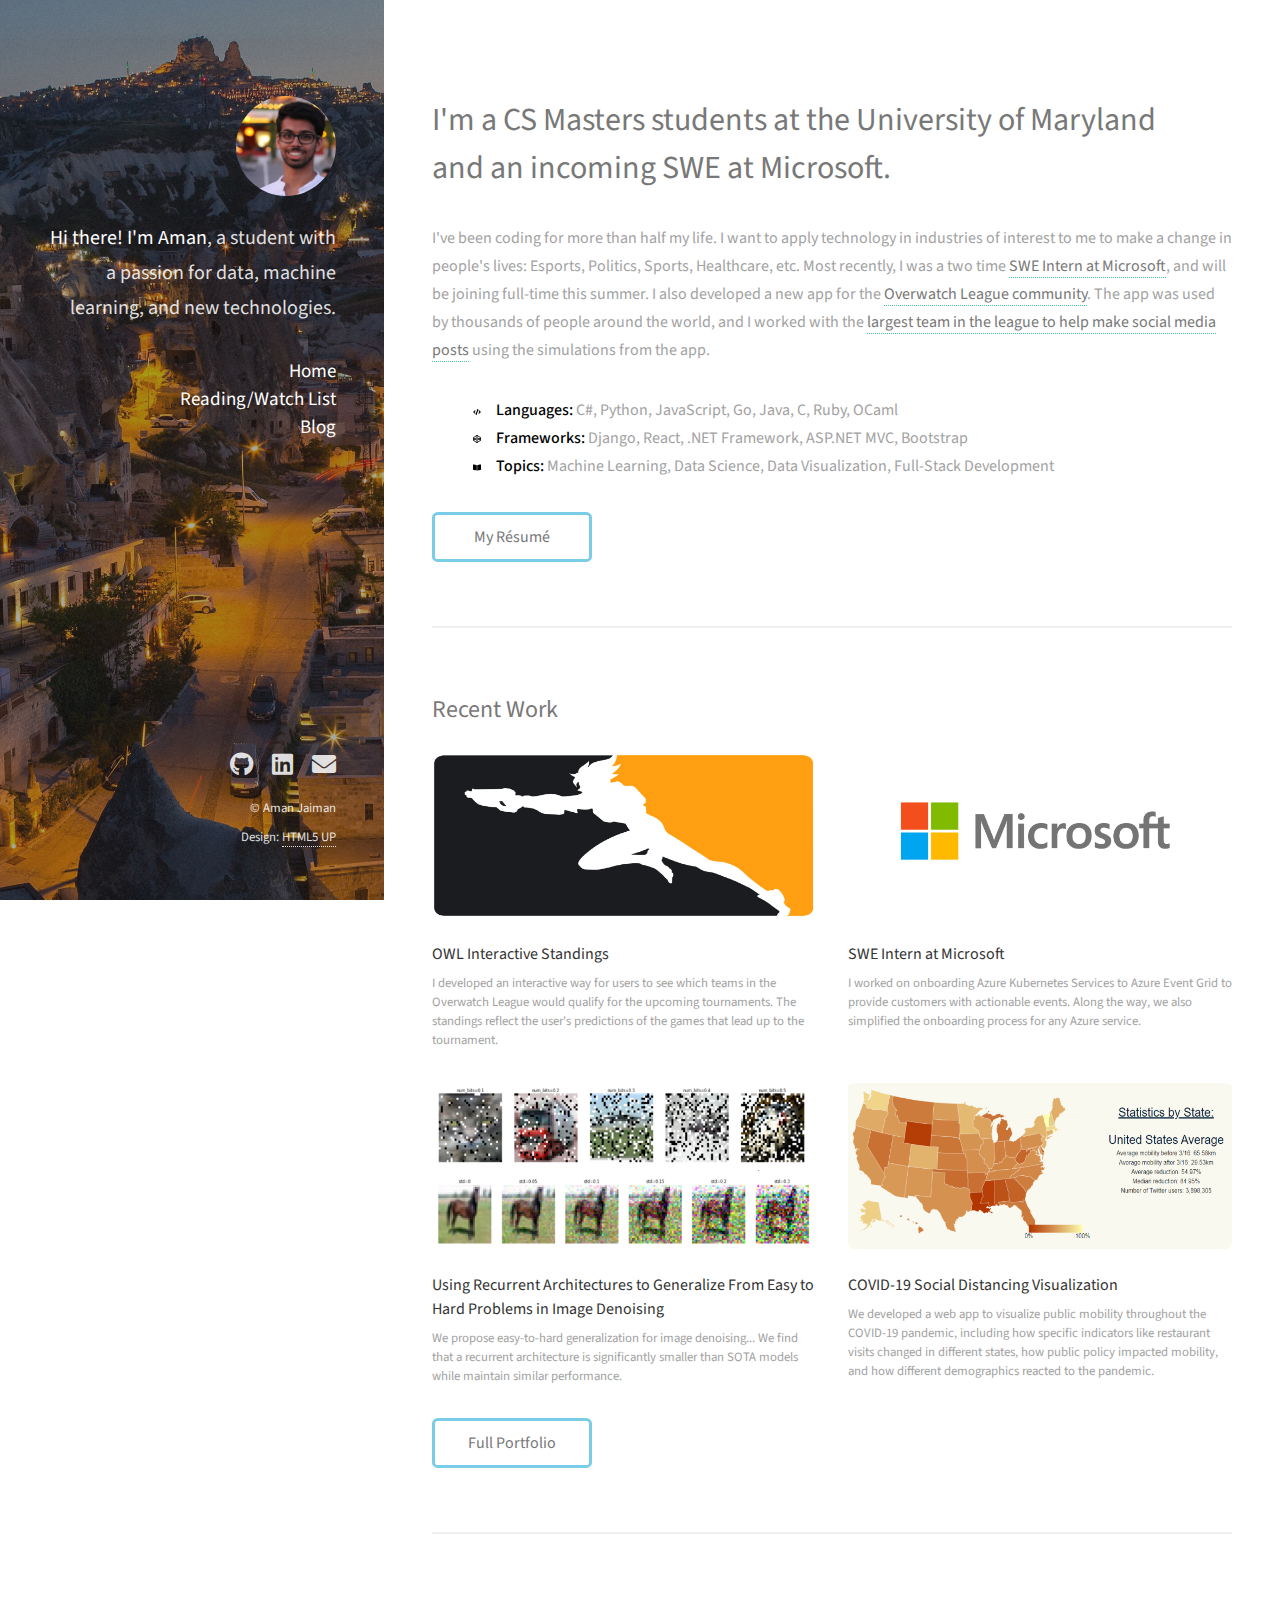
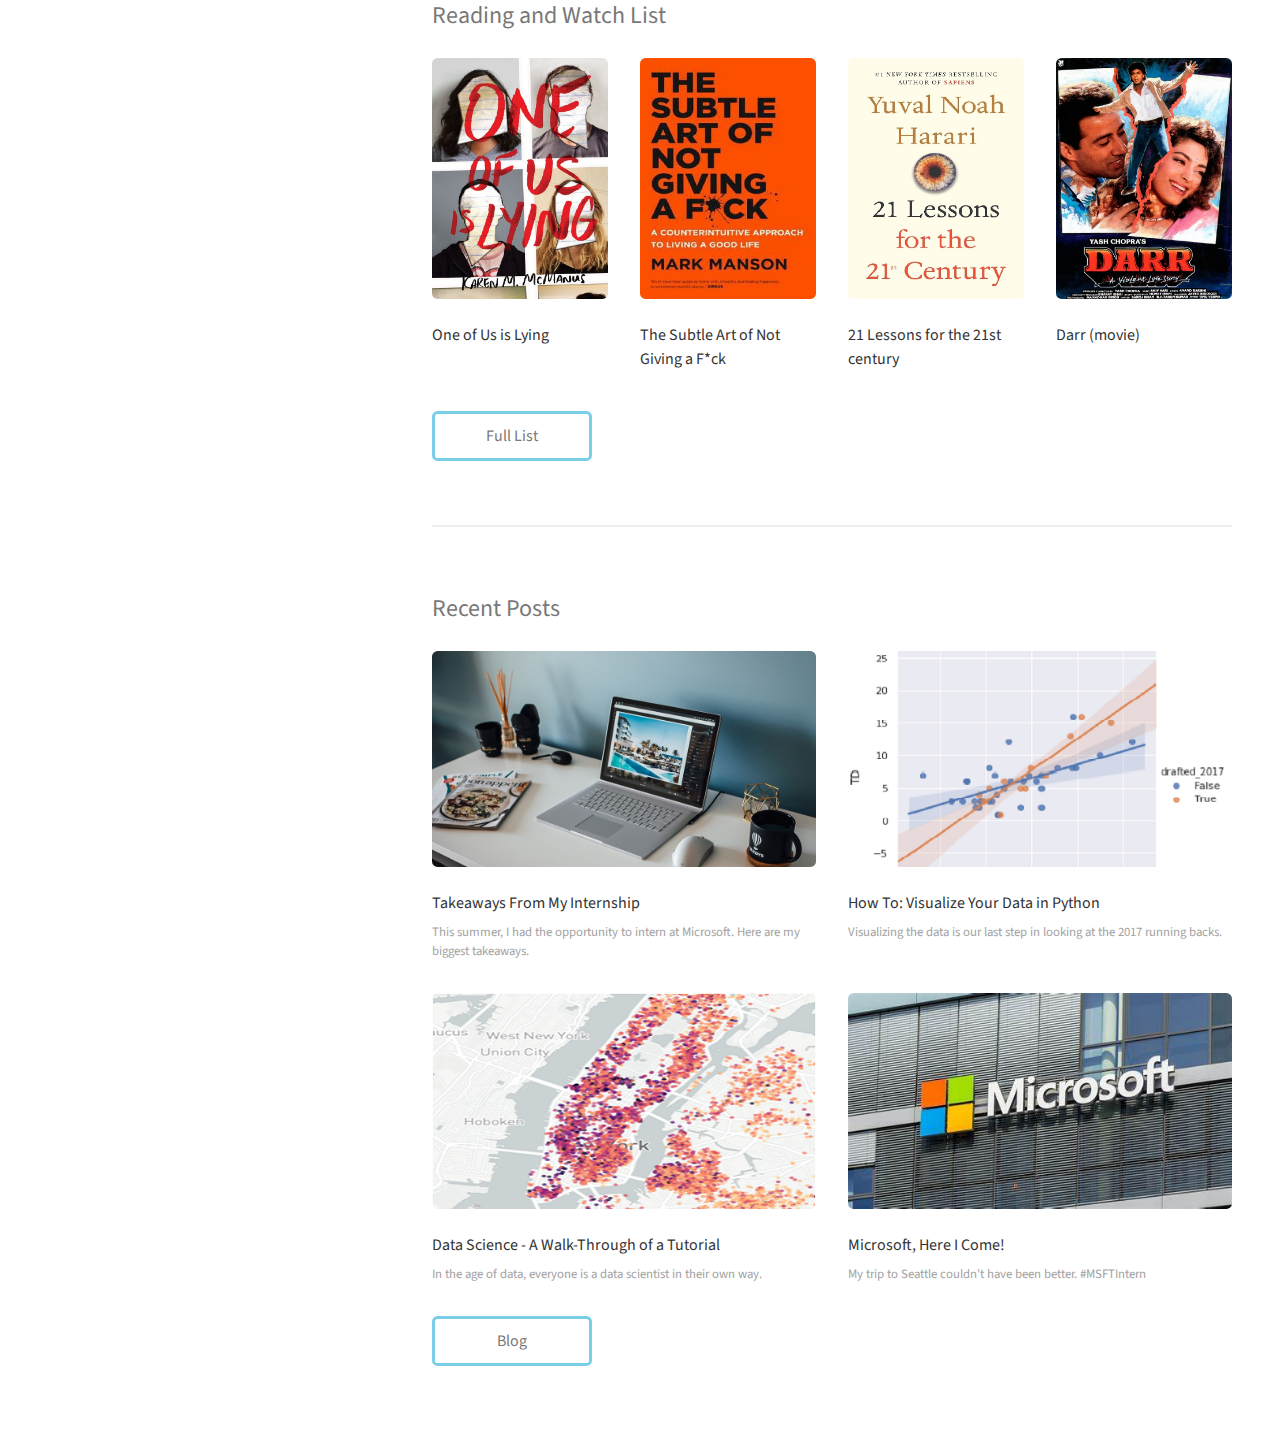
==== commit a671bb5b: "List and Navbar" ====
--- a/index.html
+++ b/index.html
@@ -19,7 +19,15 @@
 					<a href="#" class="image avatar"><img src="images/avatar.jpg" alt="" /></a>
 					<h1><strong>Hi there! I'm Aman</strong>, a student with a passion<br />
 					for data, machine learning, and<br />
-					new technologies<a href="#"></a>.</h1>
+					new technologies.</h1>
+
+					<div style="margin-top: 2em;">
+						<ul style="list-style-type: none; font-size:19px;">
+							<li><a href="#" class="icon brands hover">Home</a></li>
+							<li><a href="./list.html" class="icon brands hover">Reading/Watch List</a></li>
+							<li><a href="https://medium.com/@amanjaiman" class="icon brands hover">Blog</a></li>
+						</ul>
+					</div>
 				</div>
 			</header>
 
@@ -141,6 +149,47 @@
 						</ul>
 					</section>
 
+
+
+				
+				<!-- Four -->
+					<section id="four">
+						<h2>Reading and Watch List</h2>
+						<div class="row">
+							<article class="col-3 col-12-xsmall work-item">
+								<a href="https://www.amazon.com/One-Us-Lying-Karen-McManus/dp/1524714682"><img
+										class="image fit" src="images\list\oneofusislying.jpeg" alt="" /></a>
+								<a href="https://www.amazon.com/One-Us-Lying-Karen-McManus/dp/1524714682">
+									<h3 class="hover">One of Us is Lying</h3>
+								</a>
+							</article>
+							<article class="col-3 col-12-xsmall work-item">
+								<a href="https://www.amazon.com/Subtle-Art-Not-Giving-Counterintuitive/dp/0062457713"><img
+										class="image fit" src="images\list\subtleart.jpg" alt="" /></a>
+								<a href="https://www.amazon.com/Subtle-Art-Not-Giving-Counterintuitive/dp/0062457713">
+									<h3 class="hover">The Subtle Art of Not Giving a F*ck</h3>
+								</a>
+							</article>
+							<article class="col-3 col-12-xsmall work-item">
+								<a href="https://www.amazon.com/Lessons-21st-Century-Yuval-Harari/dp/0525512179"><img
+										class="image fit" src="images\list\21lessons.jpeg" alt="" /></a>
+								<a href="https://www.amazon.com/Lessons-21st-Century-Yuval-Harari/dp/0525512179">
+									<h3 class="hover">21 Lessons for the 21st century</h3>
+								</a>
+							</article>
+							<article class="col-3 col-12-xsmall work-item">
+								<a href="https://en.wikipedia.org/wiki/Darr"><img
+										class="image fit" src="images\list\darr.jpg" alt="" /></a>
+								<a href="https://en.wikipedia.org/wiki/Darr">
+									<h3 class="hover">Darr (movie)</h3>
+								</a>
+							</article>
+						</div>
+						<ul class="actions">
+							<li><a href="./list.html" class="button">Full List</a></li>
+						</ul>
+					</section>
+
 				<!-- Three -->
 					<section id="three">
 						<h2>Recent Posts</h2>
@@ -197,45 +246,7 @@
 						<ul class="actions">
 							<li><a href="https://medium.com/@amanjaiman" class="button">Blog</a></li>
 						</ul>
-					</section>
-
-				<!-- Four -->
-					<section id="four">
-						<h2>Get In Touch</h2>
-						<p>Want to connect? Feel free to send me a message and I would love to chat!</p>
-						<div class="row">
-							<div class="col-8 col-12-small">
-								<form method="post" action="#">
-									<div class="row gtr-uniform gtr-50">
-										<div class="col-6 col-12-xsmall"><input type="text" name="name" id="name" placeholder="Name" /></div>
-										<div class="col-6 col-12-xsmall"><input type="email" name="email" id="email" placeholder="Email" /></div>
-										<div class="col-12"><textarea name="message" id="message" placeholder="Message" rows="4"></textarea></div>
-									</div>
-								</form>
-								<ul class="actions">
-									<li><input type="submit" value="Send Message" /></li>
-								</ul>
-							</div>
-							<div class="col-4 col-12-small">
-								<ul class="labeled-icons">
-									<li>
-										<h3 class="icon solid fa-home"><span class="label">Address</span></h3>
-										4250 Lehigh Rd.<br />
-										College Park, MD 20740<br />
-									</li>
-									<li>
-										<h3 class="icon solid fa-mobile-alt"><span class="label">Phone</span></h3>
-										301-919-0324
-									</li>
-									<li>
-										<h3 class="icon solid fa-envelope"><span class="label">Email</span></h3>
-										<a href="#">amanjaiman@outlook.com</a>
-									</li>
-								</ul>
-							</div>
-						</div>
-					</section>
-
+					</section>	
 			</div>
 
 		<!-- Footer -->
--- a/assets/css/main.css
+++ b/assets/css/main.css
@@ -23,6 +23,10 @@
 }
 h3.hover:hover {
 	color: #787878;
+}
+
+a.hover {
+	color: #ffffff;
 }
 
 html, body, div, span, applet, object,
@@ -2613,7 +2617,7 @@
 		background-color: #1f1815;
 		background-attachment: scroll,								scroll;
 		/*background-image: url("images/overlay.png"), url("../../images/bg.jpg");*/
-		background-image: url("images/overlay.png"), url("../../images/capri.jpg");
+		background-image: url("images/overlay.png"), url("../../images/bg2.jpg");
 		background-position: top left,							top left;
 		background-repeat: repeat,								no-repeat;
 		background-size: auto,								150%;
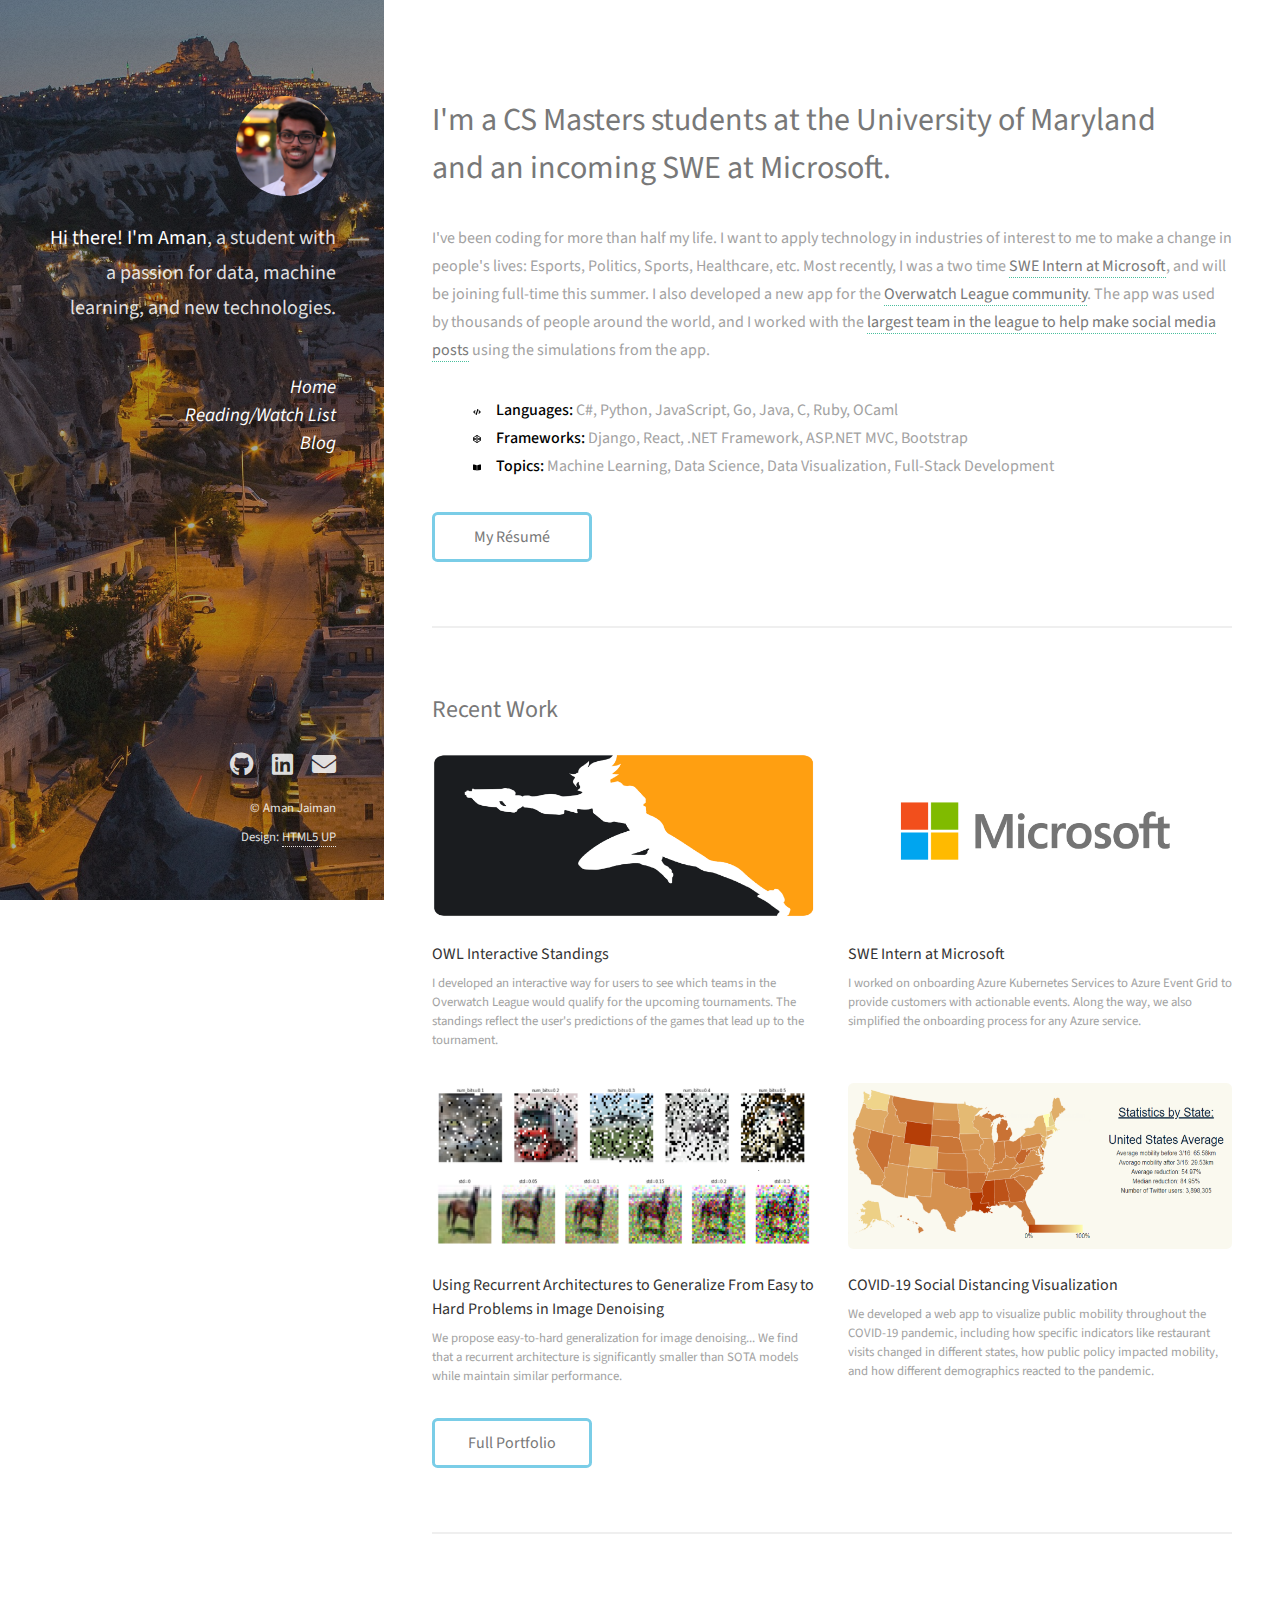
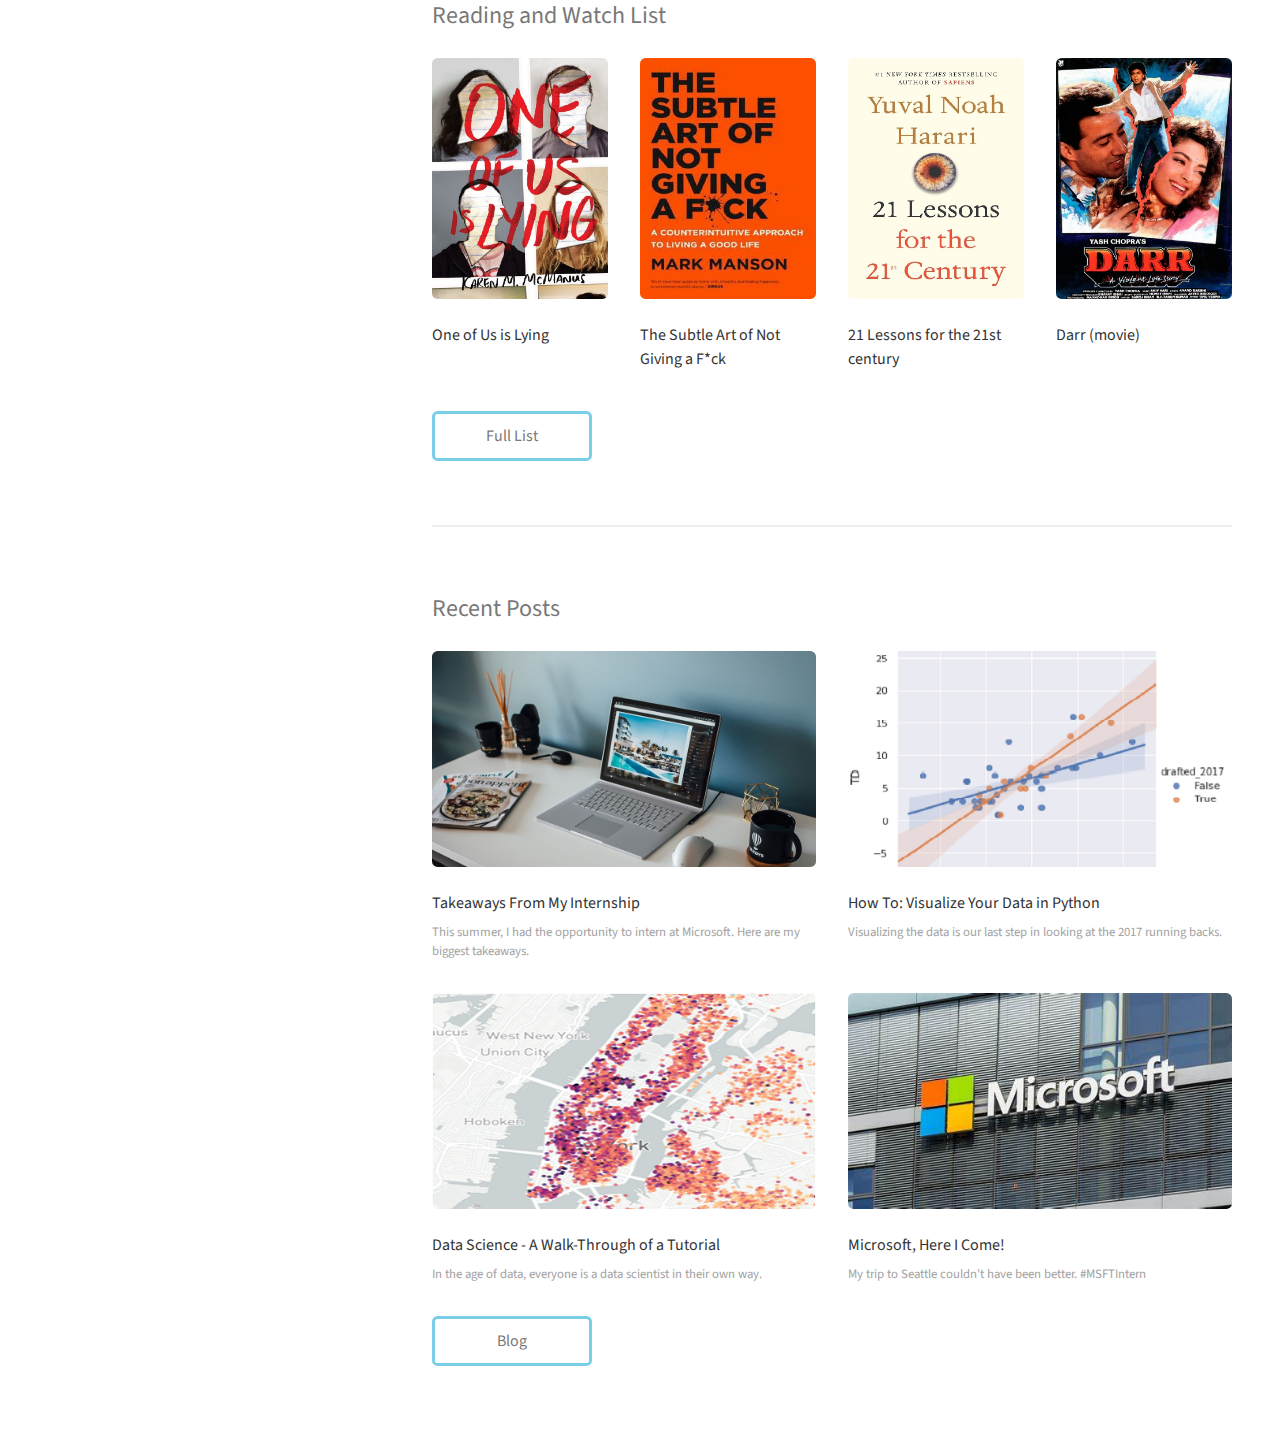
==== commit 97affcd4: "Update resume and navbar" ====
--- a/index.html
+++ b/index.html
@@ -21,11 +21,11 @@
 					for data, machine learning, and<br />
 					new technologies.</h1>
 
-					<div style="margin-top: 2em;">
+					<div style="margin-top: 3em;">
 						<ul style="list-style-type: none; font-size:19px;">
-							<li><a href="#" class="icon brands hover">Home</a></li>
-							<li><a href="./list.html" class="icon brands hover">Reading/Watch List</a></li>
-							<li><a href="https://medium.com/@amanjaiman" class="icon brands hover">Blog</a></li>
+							<li><a href="#" class="icon brands hover"><em>Home</em></a></li>
+							<li><a href="./list.html" class="icon brands hover"><em>Reading/Watch List</em></a></li>
+							<li><a href="https://medium.com/@amanjaiman" class="icon brands hover"><em>Blog</em></a></li>
 						</ul>
 					</div>
 				</div>
@@ -150,34 +150,32 @@
 					</section>
 
 
-
-				
 				<!-- Four -->
 					<section id="four">
 						<h2>Reading and Watch List</h2>
 						<div class="row">
-							<article class="col-3 col-12-xsmall work-item">
+							<article class="col-3 work-item">
 								<a href="https://www.amazon.com/One-Us-Lying-Karen-McManus/dp/1524714682"><img
 										class="image fit" src="images\list\oneofusislying.jpeg" alt="" /></a>
 								<a href="https://www.amazon.com/One-Us-Lying-Karen-McManus/dp/1524714682">
 									<h3 class="hover">One of Us is Lying</h3>
 								</a>
 							</article>
-							<article class="col-3 col-12-xsmall work-item">
+							<article class="col-3 work-item">
 								<a href="https://www.amazon.com/Subtle-Art-Not-Giving-Counterintuitive/dp/0062457713"><img
 										class="image fit" src="images\list\subtleart.jpg" alt="" /></a>
 								<a href="https://www.amazon.com/Subtle-Art-Not-Giving-Counterintuitive/dp/0062457713">
 									<h3 class="hover">The Subtle Art of Not Giving a F*ck</h3>
 								</a>
 							</article>
-							<article class="col-3 col-12-xsmall work-item">
+							<article class="col-3 work-item">
 								<a href="https://www.amazon.com/Lessons-21st-Century-Yuval-Harari/dp/0525512179"><img
 										class="image fit" src="images\list\21lessons.jpeg" alt="" /></a>
 								<a href="https://www.amazon.com/Lessons-21st-Century-Yuval-Harari/dp/0525512179">
 									<h3 class="hover">21 Lessons for the 21st century</h3>
 								</a>
 							</article>
-							<article class="col-3 col-12-xsmall work-item">
+							<article class="col-3 work-item">
 								<a href="https://en.wikipedia.org/wiki/Darr"><img
 										class="image fit" src="images\list\darr.jpg" alt="" /></a>
 								<a href="https://en.wikipedia.org/wiki/Darr">
--- a/assets/css/main.css
+++ b/assets/css/main.css
@@ -3102,7 +3102,7 @@
 			#footer {
 				background-attachment: scroll;
 				background-color: #1f1815;
-				background-image: url("images/overlay.png"), url("../../images/capri.jpg");
+				background-image: url("images/overlay.png"), url("../../images/bg2.jpg");
 				background-position: top left,						bottom center;
 				background-repeat: repeat,							no-repeat;
 				background-size: auto,							cover;
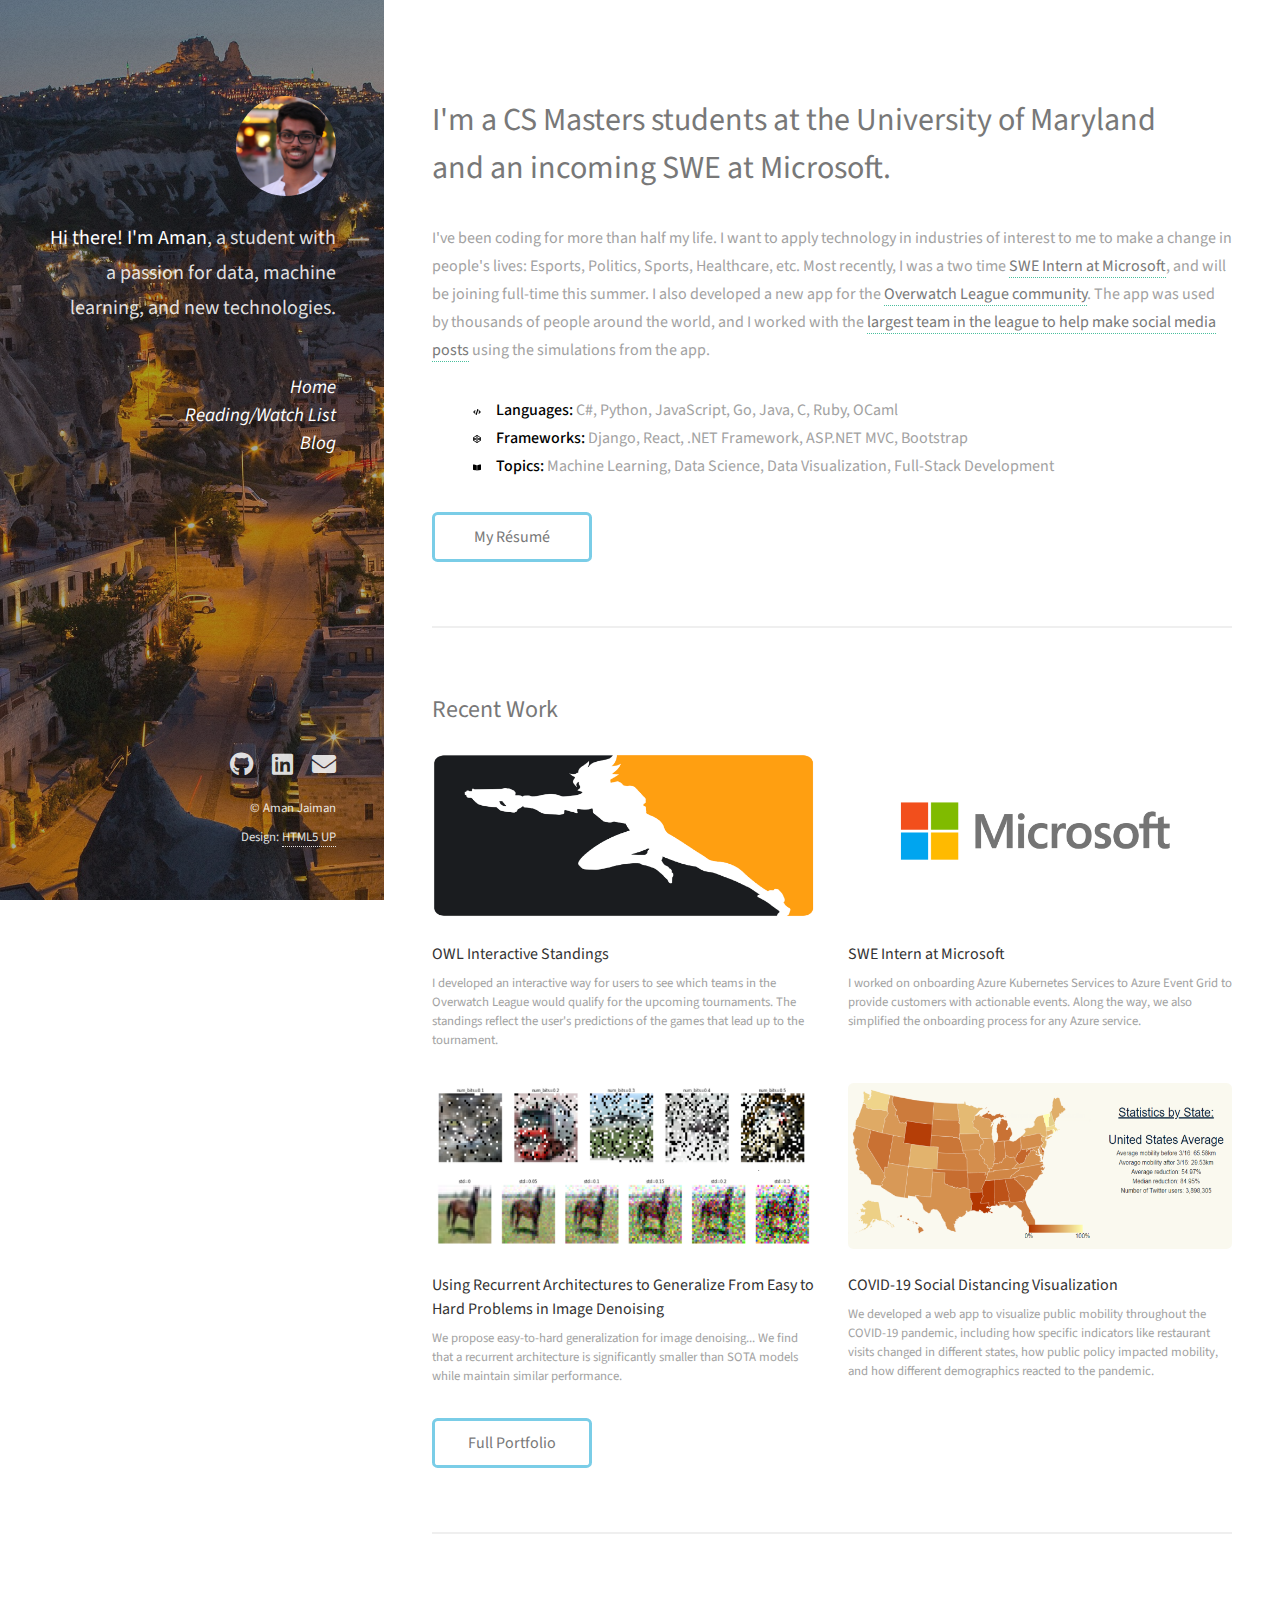
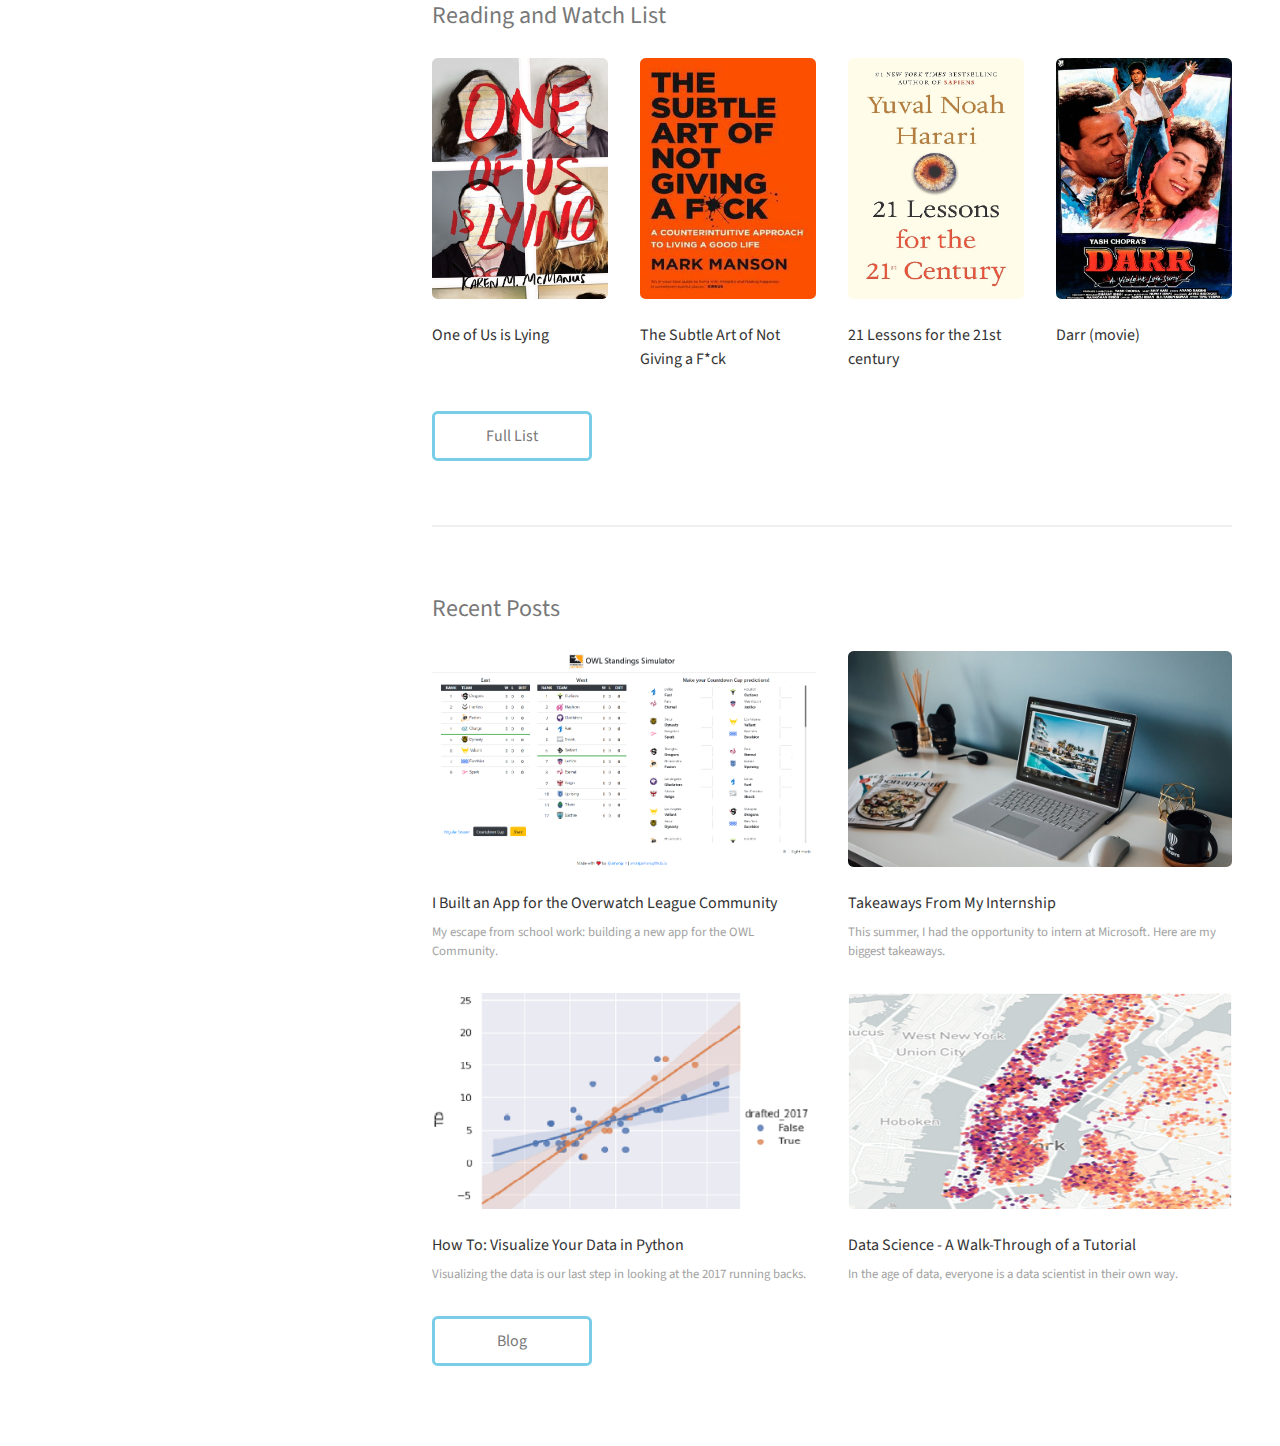
==== commit 668e4cf9: "Add owlstandings blog post" ====
--- a/index.html
+++ b/index.html
@@ -193,6 +193,14 @@
 						<h2>Recent Posts</h2>
 						<div class="row">
 							<article class="col-6 col-12-xsmall work-item">
+								<a href="https://medium.com/@amanjaiman/i-built-an-app-for-the-overwatch-league-community-e854f32da891"><img class="image fit"
+										src="images/thumbs/owlstandings.png" alt="" /></a>
+								<a href="https://medium.com/@amanjaiman/i-built-an-app-for-the-overwatch-league-community-e854f32da891">
+									<h3 class="hover">I Built an App for the Overwatch League Community</h3>
+								</a>
+								<p>My escape from school work: building a new app for the OWL Community.</p>
+							</article>
+							<article class="col-6 col-12-xsmall work-item">
 								<a href="https://www.linkedin.com/pulse/takeaways-from-my-internship-aman-jaiman/"><img
 										class="image fit" src="images/thumbs/takeaways.jpg" alt="" /></a>
 								<a href="https://www.linkedin.com/pulse/takeaways-from-my-internship-aman-jaiman/">
@@ -232,14 +240,14 @@
 								</a>
 								<p>In the age of data, everyone is a data scientist in their own way.</p>
 							</article>
-							<article class="col-6 col-12-xsmall work-item">
+							<!--<article class="col-6 col-12-xsmall work-item">
 								<a href="https://medium.com/@amanjaiman/a-trip-to-seattle-i-will-never-forget-93a2580a7fee"><img class="image fit" src="images/thumbs/msft.jpg"
 										alt="" /></a>
 								<a href="https://medium.com/@amanjaiman/a-trip-to-seattle-i-will-never-forget-93a2580a7fee">
 									<h3 class="hover">Microsoft, Here I Come!</h3>
 								</a>
 								<p>My trip to Seattle couldn't have been better. #MSFTIntern</p>
-							</article>
+							</article>-->
 						</div>
 						<ul class="actions">
 							<li><a href="https://medium.com/@amanjaiman" class="button">Blog</a></li>
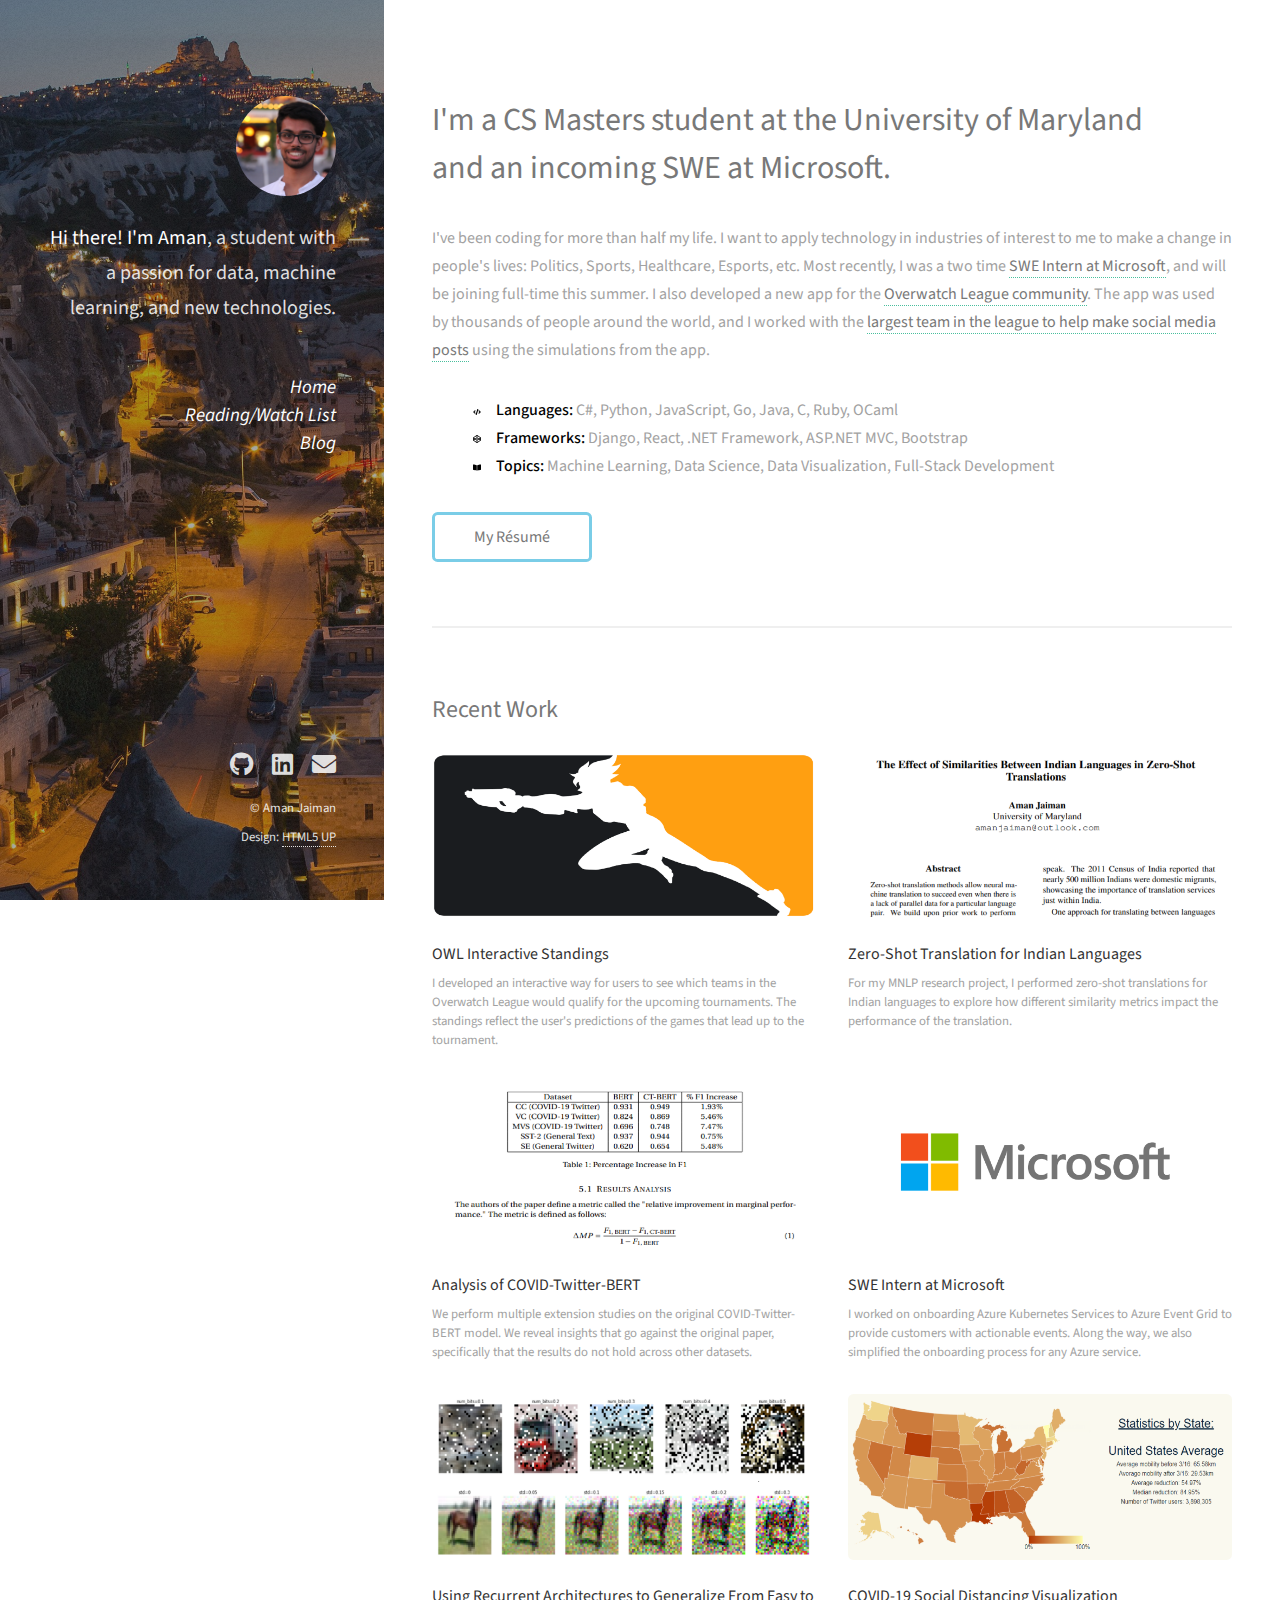
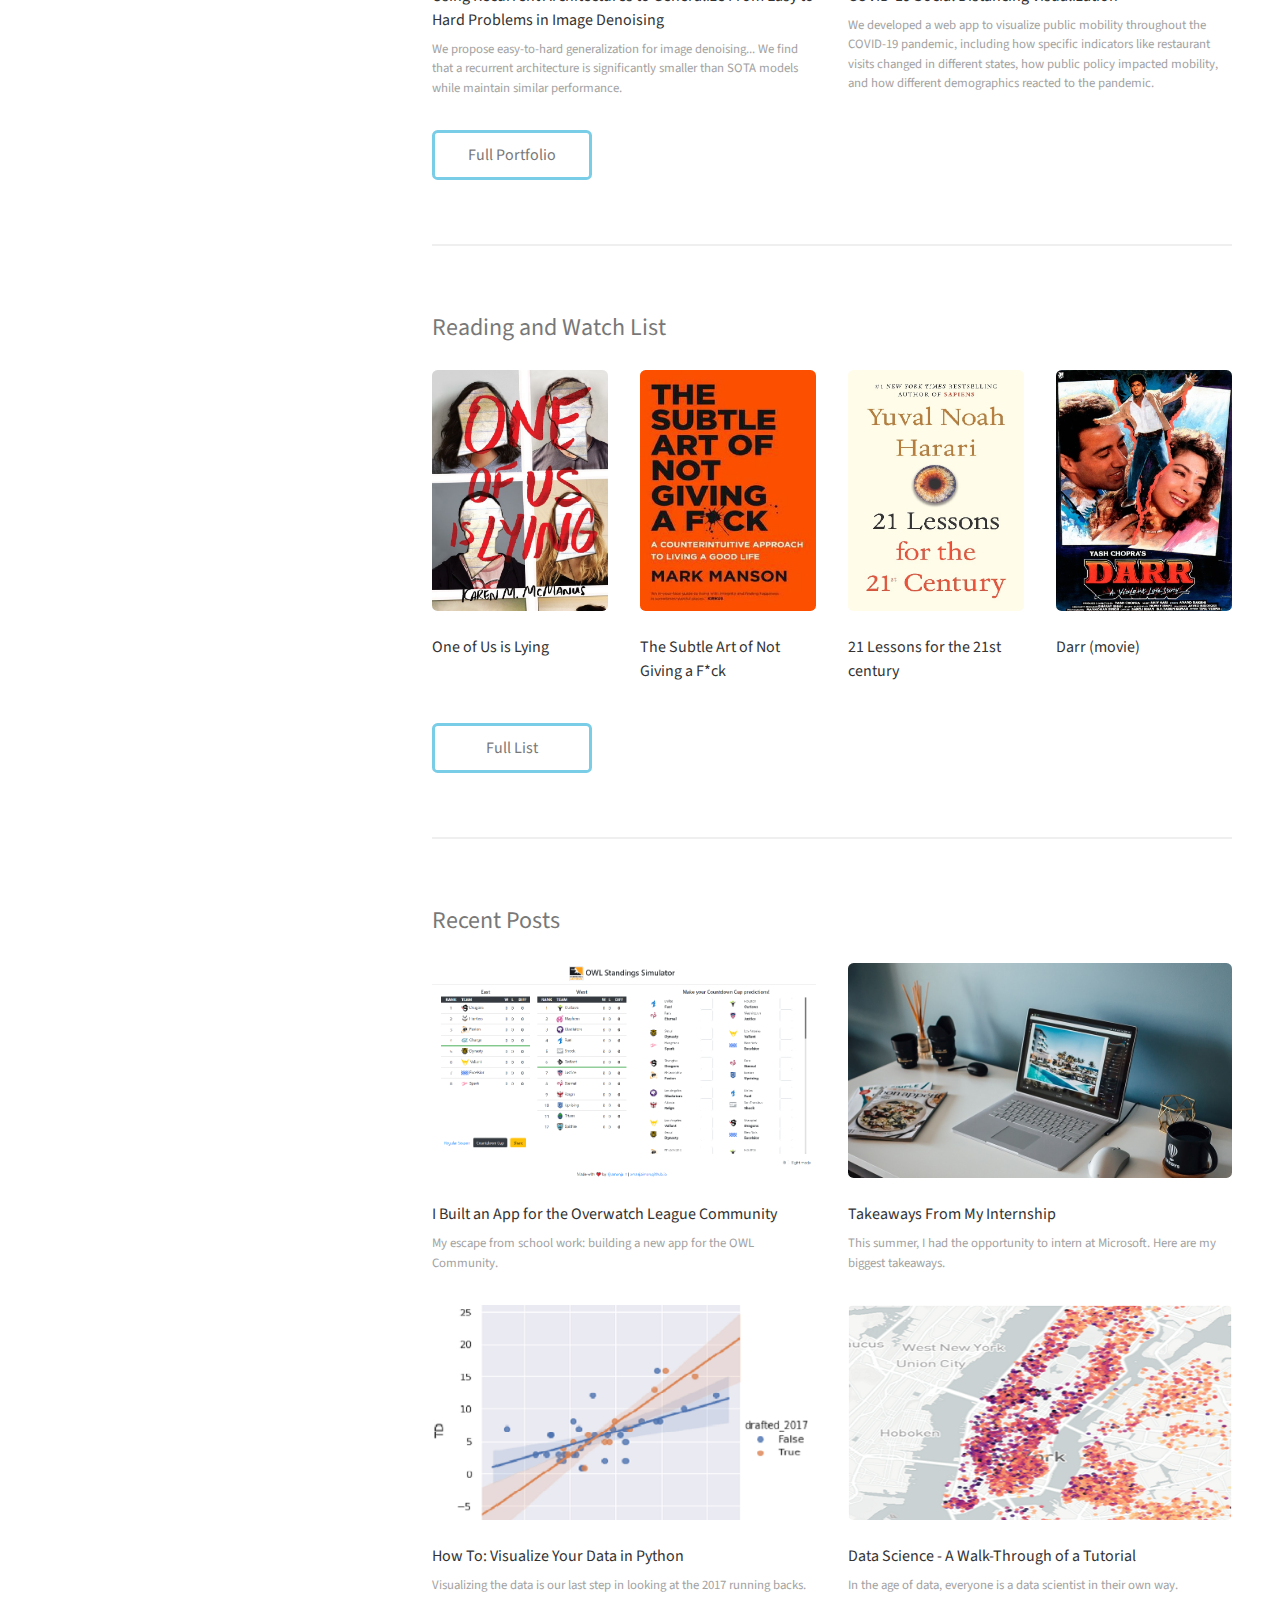
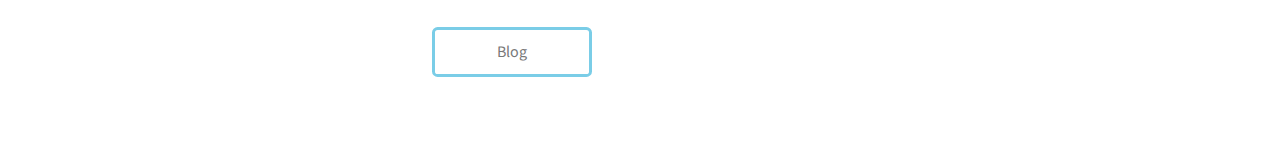
==== commit 50fb5acc: "Add grad papers" ====
--- a/index.html
+++ b/index.html
@@ -37,13 +37,13 @@
 				<!-- One -->
 					<section id="one">
 						<header class="major">
-							<h2>I'm a CS Masters students at the University of Maryland<br />
+							<h2>I'm a CS Masters student at the University of Maryland<br />
 							and an incoming SWE at Microsoft.</h2>
 						</header>
 						<!--<p>I have been coding for 11 years and have always been interested in learning the latest (and flashiest) tech.
 							In my free time, I'm always trying to develop new software or learn something new! </p>-->
 						<p>I've been coding for more than half my life. I want to apply technology in industries of interest to me to make a change in people's lives:
-							Esports, Politics, Sports, Healthcare, etc.
+							Politics, Sports, Healthcare, Esports, etc.
 							Most recently, I was a two time <a href="https://www.linkedin.com/pulse/takeaways-from-my-internship-aman-jaiman/"><b>SWE Intern at Microsoft</b></a>, and will be joining full-time this summer.
 							I also developed a new app for the <a href="https://www.owlstandings.com"><b>Overwatch League community</b></a>. The app was used by thousands of people around the world,
 							and I worked with the <a href="https://twitter.com/SFShock/status/1413221820912705536"><b>largest team in the league to help make social media posts</b></a> using the simulations from the app.
@@ -81,6 +81,22 @@
 								<p>I developed an interactive way for users to see which teams in the Overwatch League would qualify for the upcoming tournaments. The standings reflect the user's predictions of the games that lead up to the tournament.</p>
 							</article>
 							<article class="col-6 col-12-xsmall work-item">
+								<a href="assets\files\iltuz.pdf"><img class="image fit" src="images/thumbs/iltuz.png" alt="" /></a>
+								<a href="assets\files\iltuz.pdf">
+									<h3 class="hover">Zero-Shot Translation for Indian Languages</h3>
+								</a>
+								<p>For my MNLP research project, I performed zero-shot translations for Indian languages to explore how different similarity metrics impact the performance of the translation.</p>
+							</article>
+							
+							<article class="col-6 col-12-xsmall work-item">
+								<a href="assets\files\ctbert.pdf"><img class="image fit"
+										src="images/thumbs/ctbert.png" alt="" /></a>
+								<a href="assets\files\ctbert.pdf">
+									<h3 class="hover">Analysis of COVID-Twitter-BERT</h3>
+								</a>
+								<p>We perform multiple extension studies on the original COVID-Twitter-BERT model. We reveal insights that go against the original paper, specifically that the results do not hold across other datasets.</p>
+							</article>
+							<article class="col-6 col-12-xsmall work-item">
 								<a href="assets\files\onboarding-aks-eg.pdf"><img class="image fit"
 										src="images/thumbs/msft.png" alt="" /></a>
 								<a href="assets\files\onboarding-aks-eg.pdf">
@@ -88,6 +104,7 @@
 								</a>
 								<p>I worked on onboarding Azure Kubernetes Services to Azure Event Grid to provide customers with actionable events. Along the way, we also simplified the onboarding process for any Azure service.</p>
 							</article>
+
 							<article class="col-6 col-12-xsmall work-item">
 								<a href="assets\files\easytohard.pdf"><img class="image fit"
 										src="images/thumbs/easytohard.png" alt="" /></a>
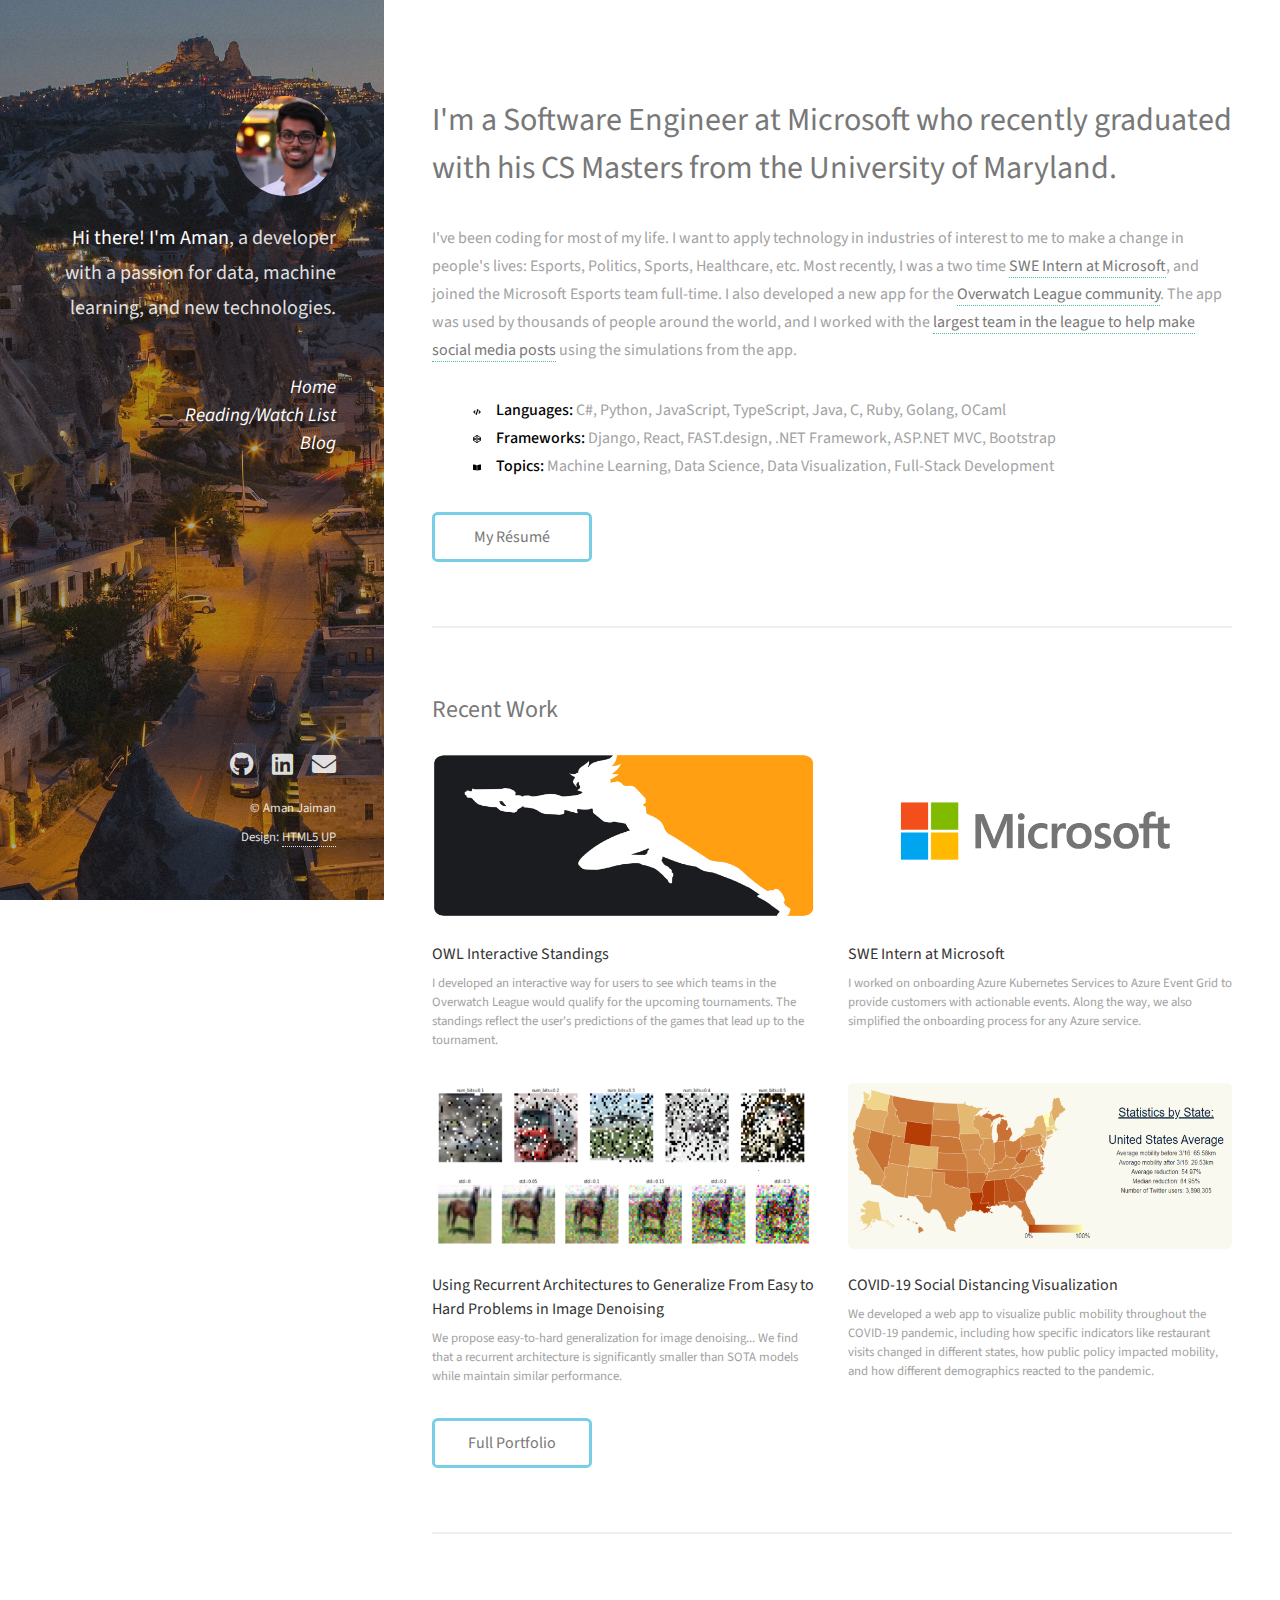
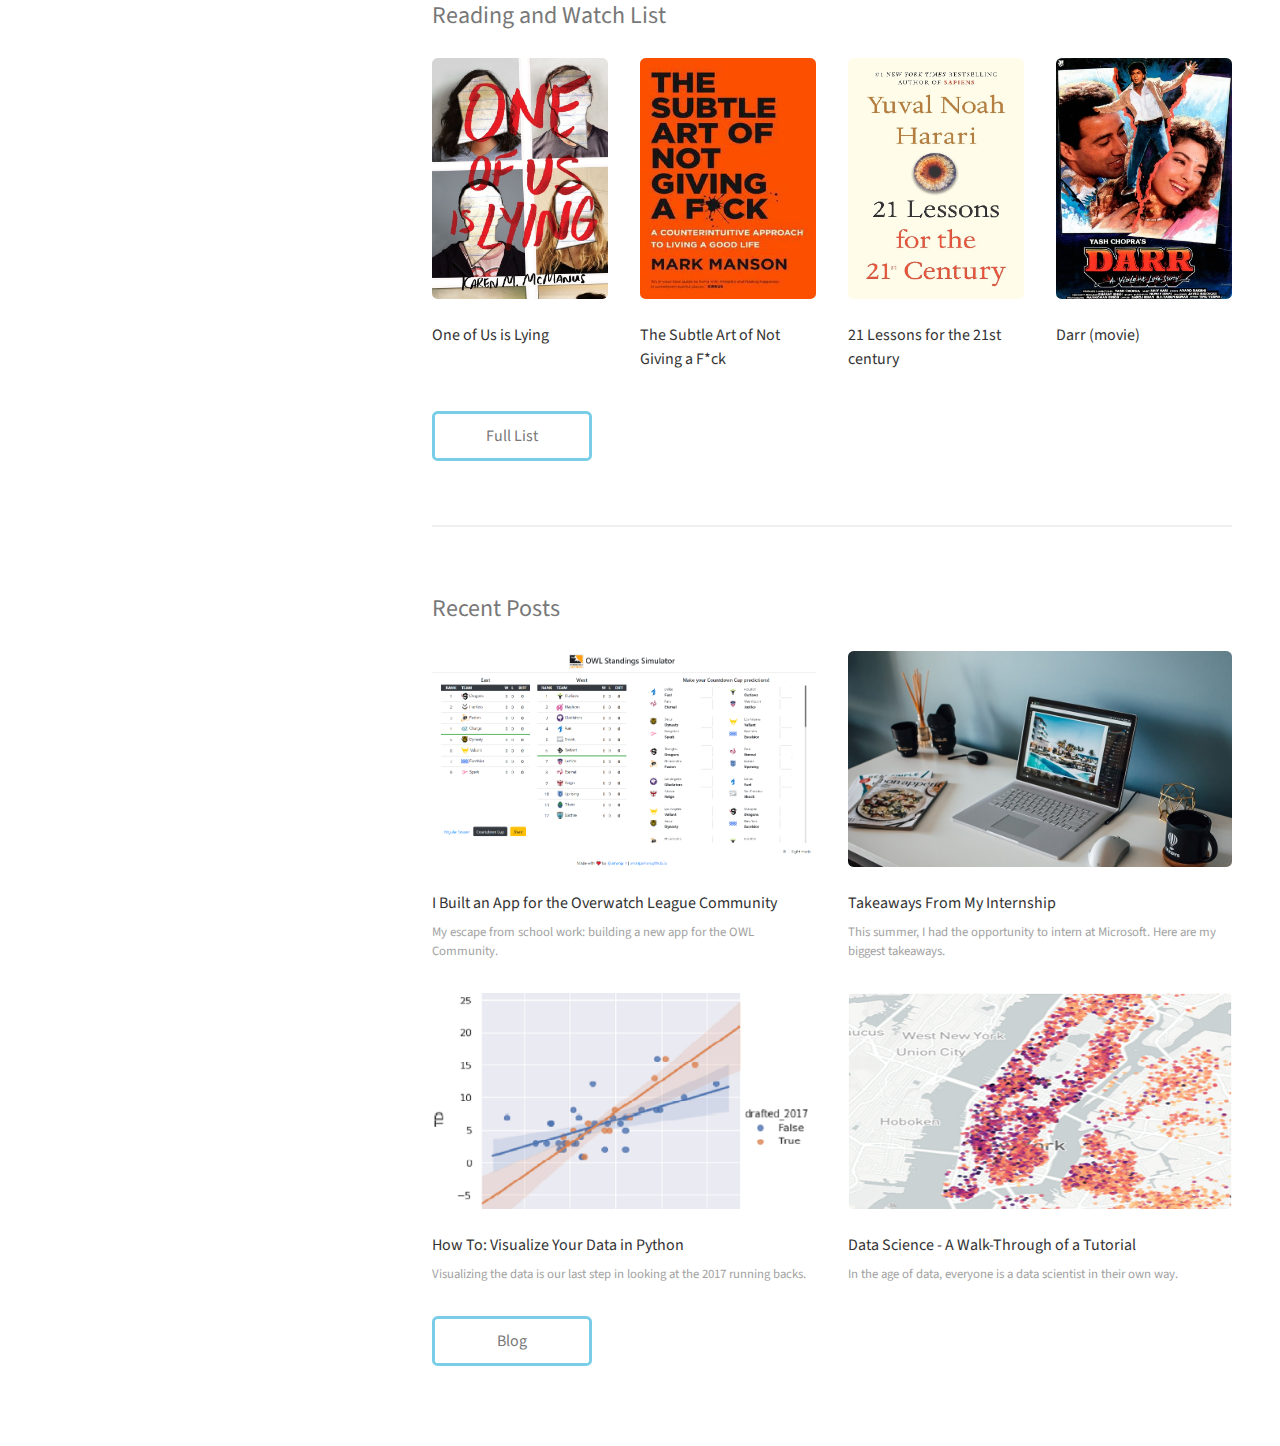
==== commit ab6055d0: "new resume and no longer student" ====
--- a/index.html
+++ b/index.html
@@ -17,7 +17,7 @@
 			<header id="header">
 				<div class="inner">
 					<a href="#" class="image avatar"><img src="images/avatar.jpg" alt="" /></a>
-					<h1><strong>Hi there! I'm Aman</strong>, a student with a passion<br />
+					<h1><strong>Hi there! I'm Aman</strong>, a developer with a passion<br />
 					for data, machine learning, and<br />
 					new technologies.</h1>
 
@@ -37,14 +37,13 @@
 				<!-- One -->
 					<section id="one">
 						<header class="major">
-							<h2>I'm a CS Masters student at the University of Maryland<br />
-							and an incoming SWE at Microsoft.</h2>
+							<h2>I'm a Software Engineer at Microsoft who recently graduated with his CS Masters from the University of Maryland.</h2>
 						</header>
 						<!--<p>I have been coding for 11 years and have always been interested in learning the latest (and flashiest) tech.
 							In my free time, I'm always trying to develop new software or learn something new! </p>-->
-						<p>I've been coding for more than half my life. I want to apply technology in industries of interest to me to make a change in people's lives:
-							Politics, Sports, Healthcare, Esports, etc.
-							Most recently, I was a two time <a href="https://www.linkedin.com/pulse/takeaways-from-my-internship-aman-jaiman/"><b>SWE Intern at Microsoft</b></a>, and will be joining full-time this summer.
+						<p>I've been coding for most of my life. I want to apply technology in industries of interest to me to make a change in people's lives:
+							Esports, Politics, Sports, Healthcare, etc.
+							Most recently, I was a two time <a href="https://www.linkedin.com/pulse/takeaways-from-my-internship-aman-jaiman/"><b>SWE Intern at Microsoft</b></a>, and joined the Microsoft Esports team full-time.
 							I also developed a new app for the <a href="https://www.owlstandings.com"><b>Overwatch League community</b></a>. The app was used by thousands of people around the world,
 							and I worked with the <a href="https://twitter.com/SFShock/status/1413221820912705536"><b>largest team in the league to help make social media posts</b></a> using the simulations from the app.
 						</p>
@@ -52,11 +51,11 @@
 							<ul>
 								<li style="list-style-image:url('assets/icons/code-solid.svg');">
 									<b style="font-weight: 500; color: black;">Languages:</b>
-									C#, Python, JavaScript, Go, Java, C, Ruby, OCaml
+									C#, Python, JavaScript, TypeScript, Java, C, Ruby, Golang, OCaml
 								</li>
 								<li style="list-style-image:url('assets/icons/codepen-brands.svg');">
 									<b style="font-weight: 500; color: black;">Frameworks:</b>
-									Django, React, .NET Framework, ASP.NET MVC, Bootstrap
+									Django, React, FAST.design, .NET Framework, ASP.NET MVC, Bootstrap
 								</li>
 								<li style="list-style-image:url('assets/icons/book-open-solid.svg');">
 									<b style="font-weight: 500; color: black;">Topics:</b>
@@ -81,22 +80,6 @@
 								<p>I developed an interactive way for users to see which teams in the Overwatch League would qualify for the upcoming tournaments. The standings reflect the user's predictions of the games that lead up to the tournament.</p>
 							</article>
 							<article class="col-6 col-12-xsmall work-item">
-								<a href="assets\files\iltuz.pdf"><img class="image fit" src="images/thumbs/iltuz.png" alt="" /></a>
-								<a href="assets\files\iltuz.pdf">
-									<h3 class="hover">Zero-Shot Translation for Indian Languages</h3>
-								</a>
-								<p>For my MNLP research project, I performed zero-shot translations for Indian languages to explore how different similarity metrics impact the performance of the translation.</p>
-							</article>
-							
-							<article class="col-6 col-12-xsmall work-item">
-								<a href="assets\files\ctbert.pdf"><img class="image fit"
-										src="images/thumbs/ctbert.png" alt="" /></a>
-								<a href="assets\files\ctbert.pdf">
-									<h3 class="hover">Analysis of COVID-Twitter-BERT</h3>
-								</a>
-								<p>We perform multiple extension studies on the original COVID-Twitter-BERT model. We reveal insights that go against the original paper, specifically that the results do not hold across other datasets.</p>
-							</article>
-							<article class="col-6 col-12-xsmall work-item">
 								<a href="assets\files\onboarding-aks-eg.pdf"><img class="image fit"
 										src="images/thumbs/msft.png" alt="" /></a>
 								<a href="assets\files\onboarding-aks-eg.pdf">
@@ -104,7 +87,6 @@
 								</a>
 								<p>I worked on onboarding Azure Kubernetes Services to Azure Event Grid to provide customers with actionable events. Along the way, we also simplified the onboarding process for any Azure service.</p>
 							</article>
-
 							<article class="col-6 col-12-xsmall work-item">
 								<a href="assets\files\easytohard.pdf"><img class="image fit"
 										src="images/thumbs/easytohard.png" alt="" /></a>
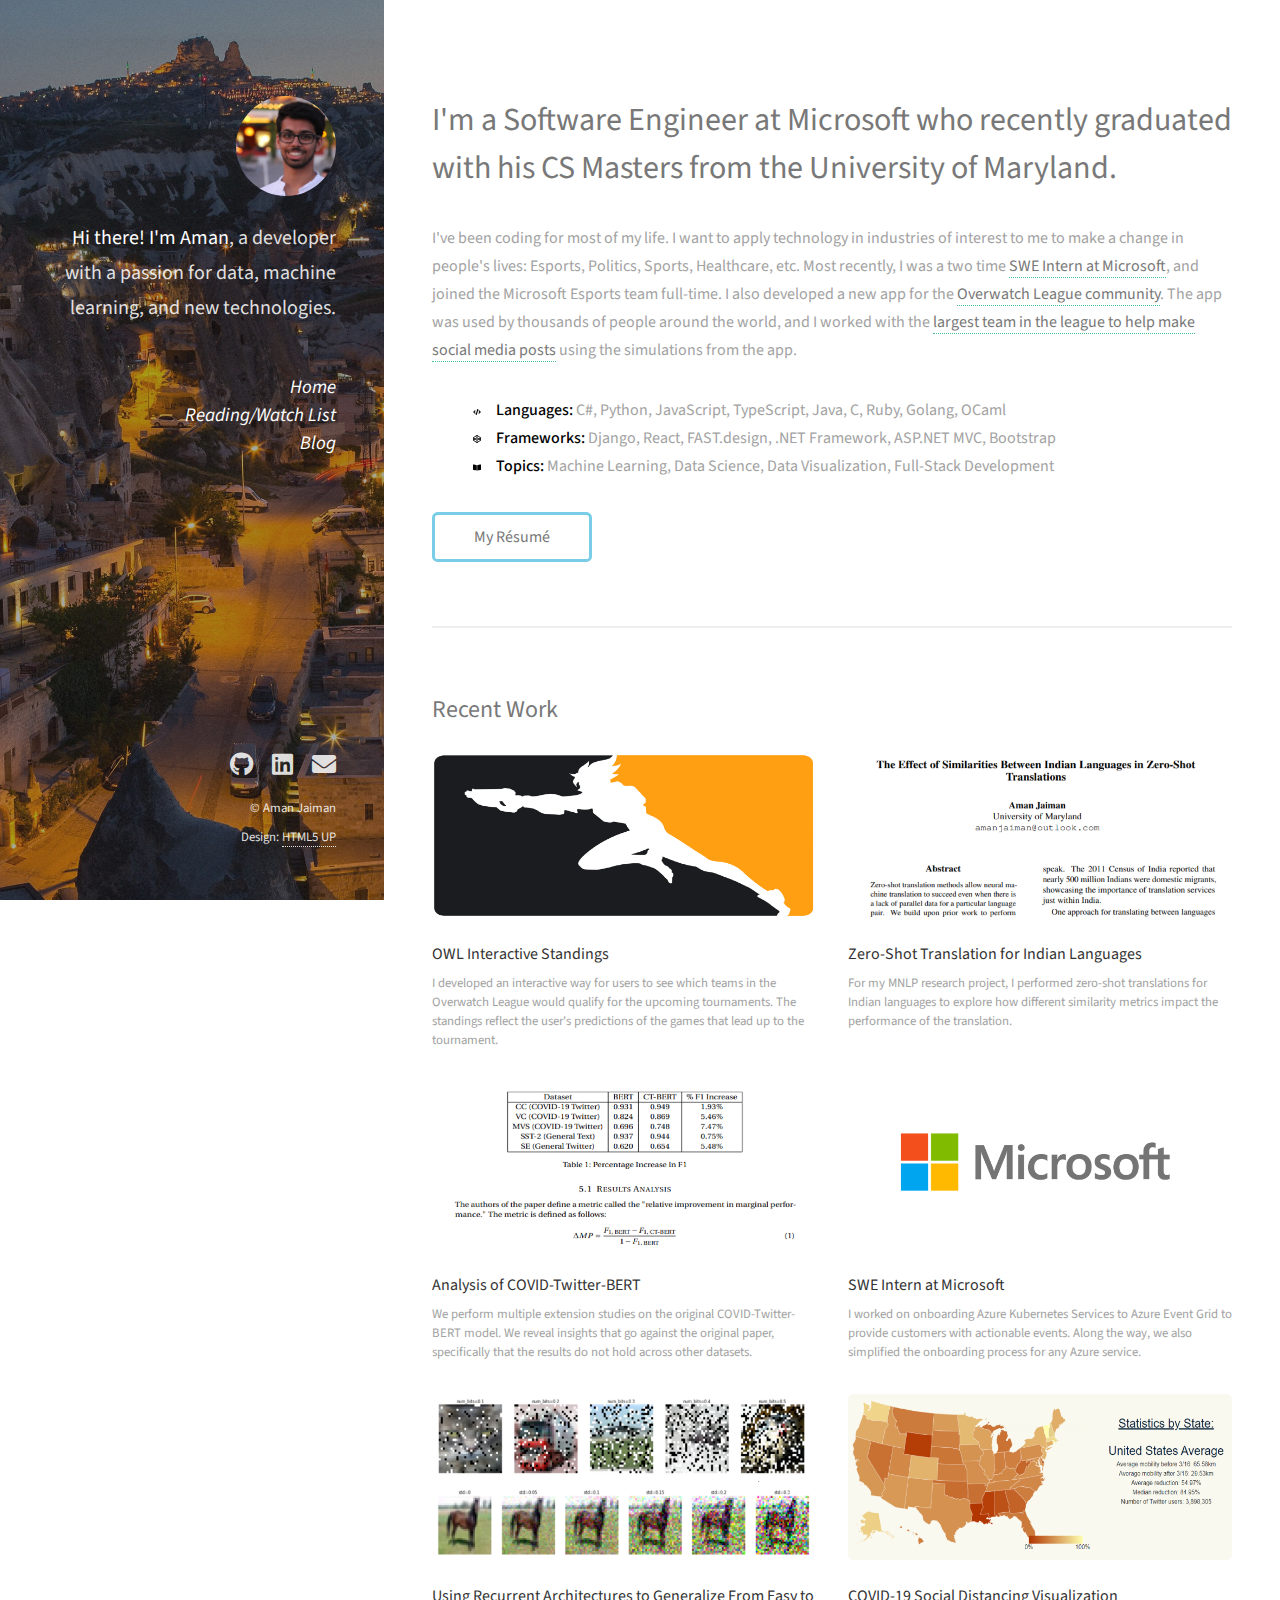
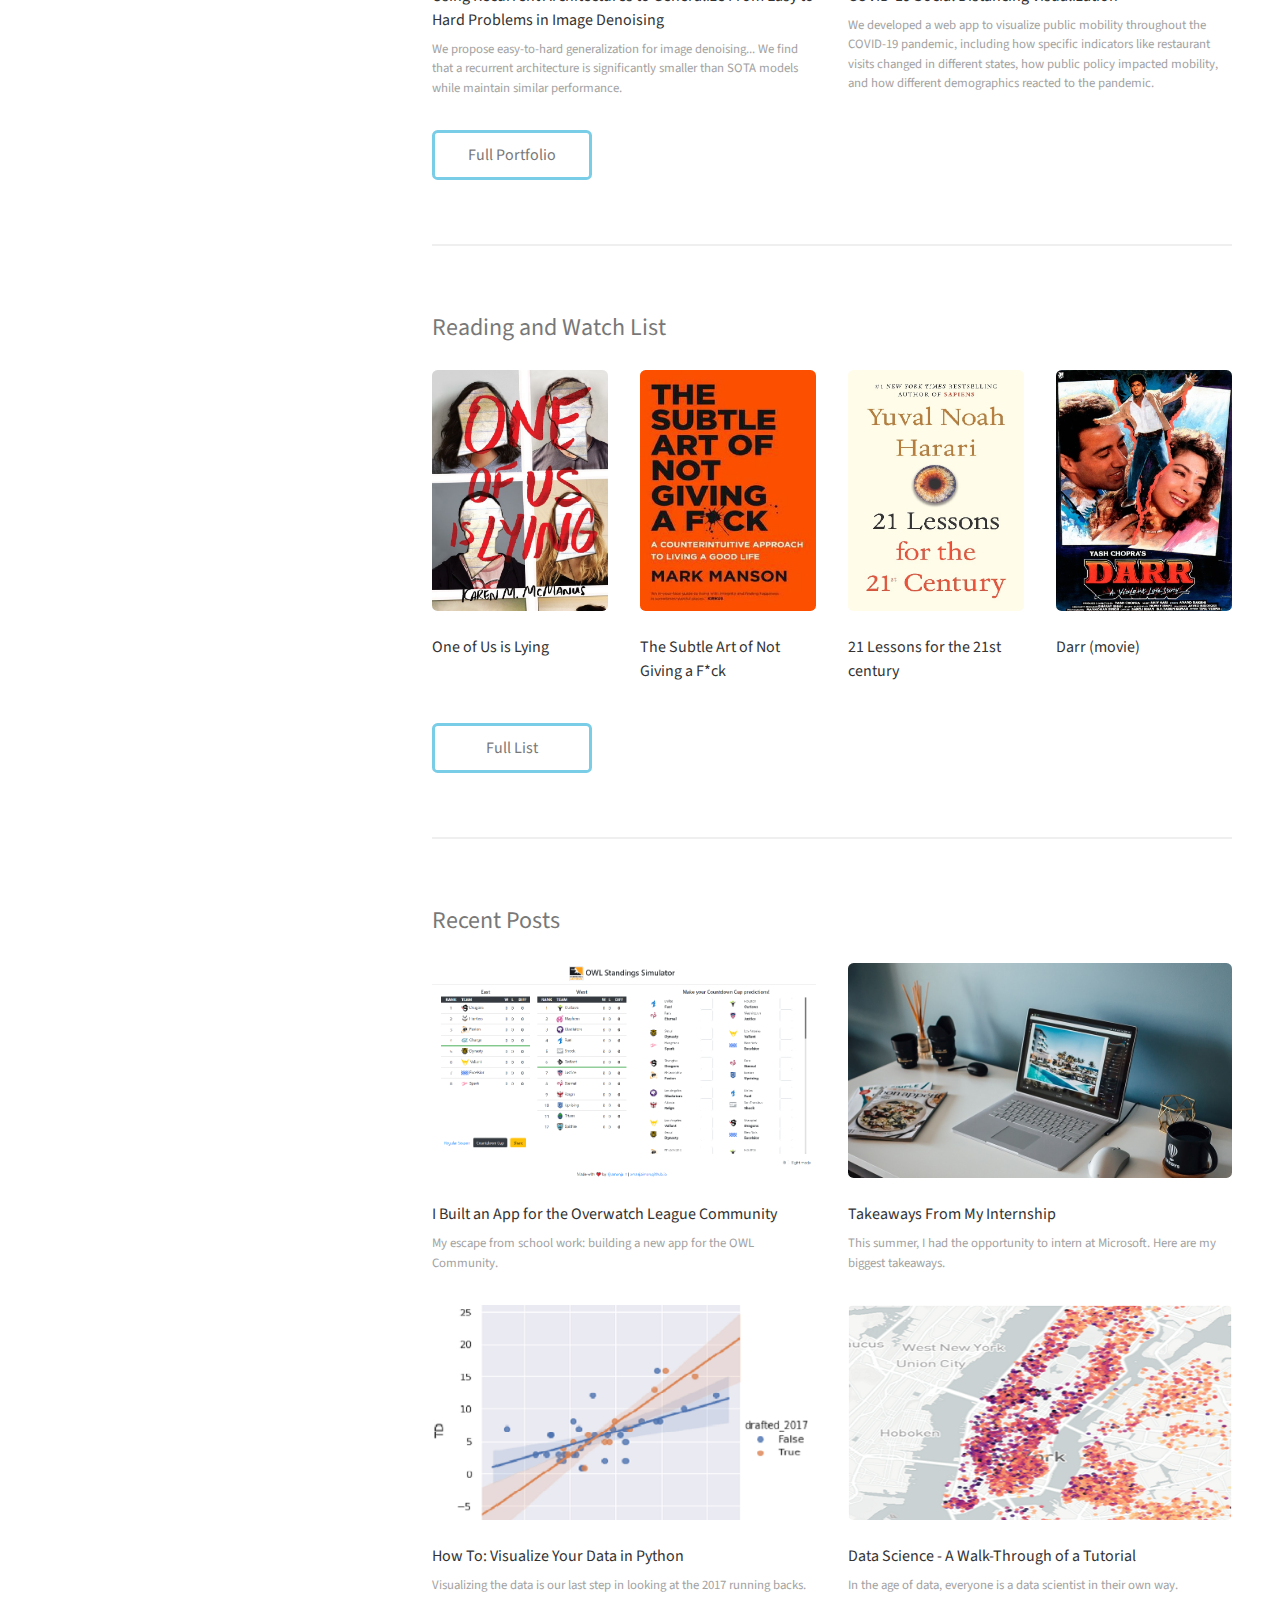
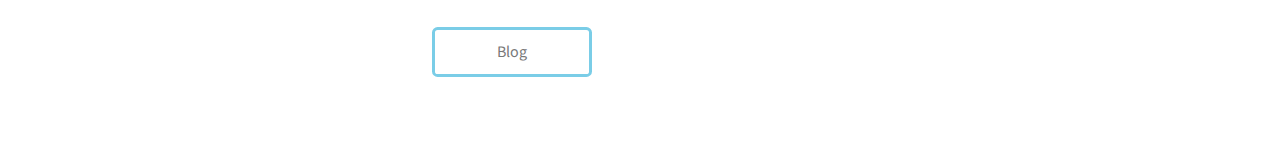
==== commit bfb9b47e: "Merge branch 'master' of https://github.com/amanjaiman/amanjaiman.github.io" ====
--- a/index.html
+++ b/index.html
@@ -80,6 +80,22 @@
 								<p>I developed an interactive way for users to see which teams in the Overwatch League would qualify for the upcoming tournaments. The standings reflect the user's predictions of the games that lead up to the tournament.</p>
 							</article>
 							<article class="col-6 col-12-xsmall work-item">
+								<a href="assets\files\iltuz.pdf"><img class="image fit" src="images/thumbs/iltuz.png" alt="" /></a>
+								<a href="assets\files\iltuz.pdf">
+									<h3 class="hover">Zero-Shot Translation for Indian Languages</h3>
+								</a>
+								<p>For my MNLP research project, I performed zero-shot translations for Indian languages to explore how different similarity metrics impact the performance of the translation.</p>
+							</article>
+							
+							<article class="col-6 col-12-xsmall work-item">
+								<a href="assets\files\ctbert.pdf"><img class="image fit"
+										src="images/thumbs/ctbert.png" alt="" /></a>
+								<a href="assets\files\ctbert.pdf">
+									<h3 class="hover">Analysis of COVID-Twitter-BERT</h3>
+								</a>
+								<p>We perform multiple extension studies on the original COVID-Twitter-BERT model. We reveal insights that go against the original paper, specifically that the results do not hold across other datasets.</p>
+							</article>
+							<article class="col-6 col-12-xsmall work-item">
 								<a href="assets\files\onboarding-aks-eg.pdf"><img class="image fit"
 										src="images/thumbs/msft.png" alt="" /></a>
 								<a href="assets\files\onboarding-aks-eg.pdf">
@@ -87,6 +103,7 @@
 								</a>
 								<p>I worked on onboarding Azure Kubernetes Services to Azure Event Grid to provide customers with actionable events. Along the way, we also simplified the onboarding process for any Azure service.</p>
 							</article>
+
 							<article class="col-6 col-12-xsmall work-item">
 								<a href="assets\files\easytohard.pdf"><img class="image fit"
 										src="images/thumbs/easytohard.png" alt="" /></a>
